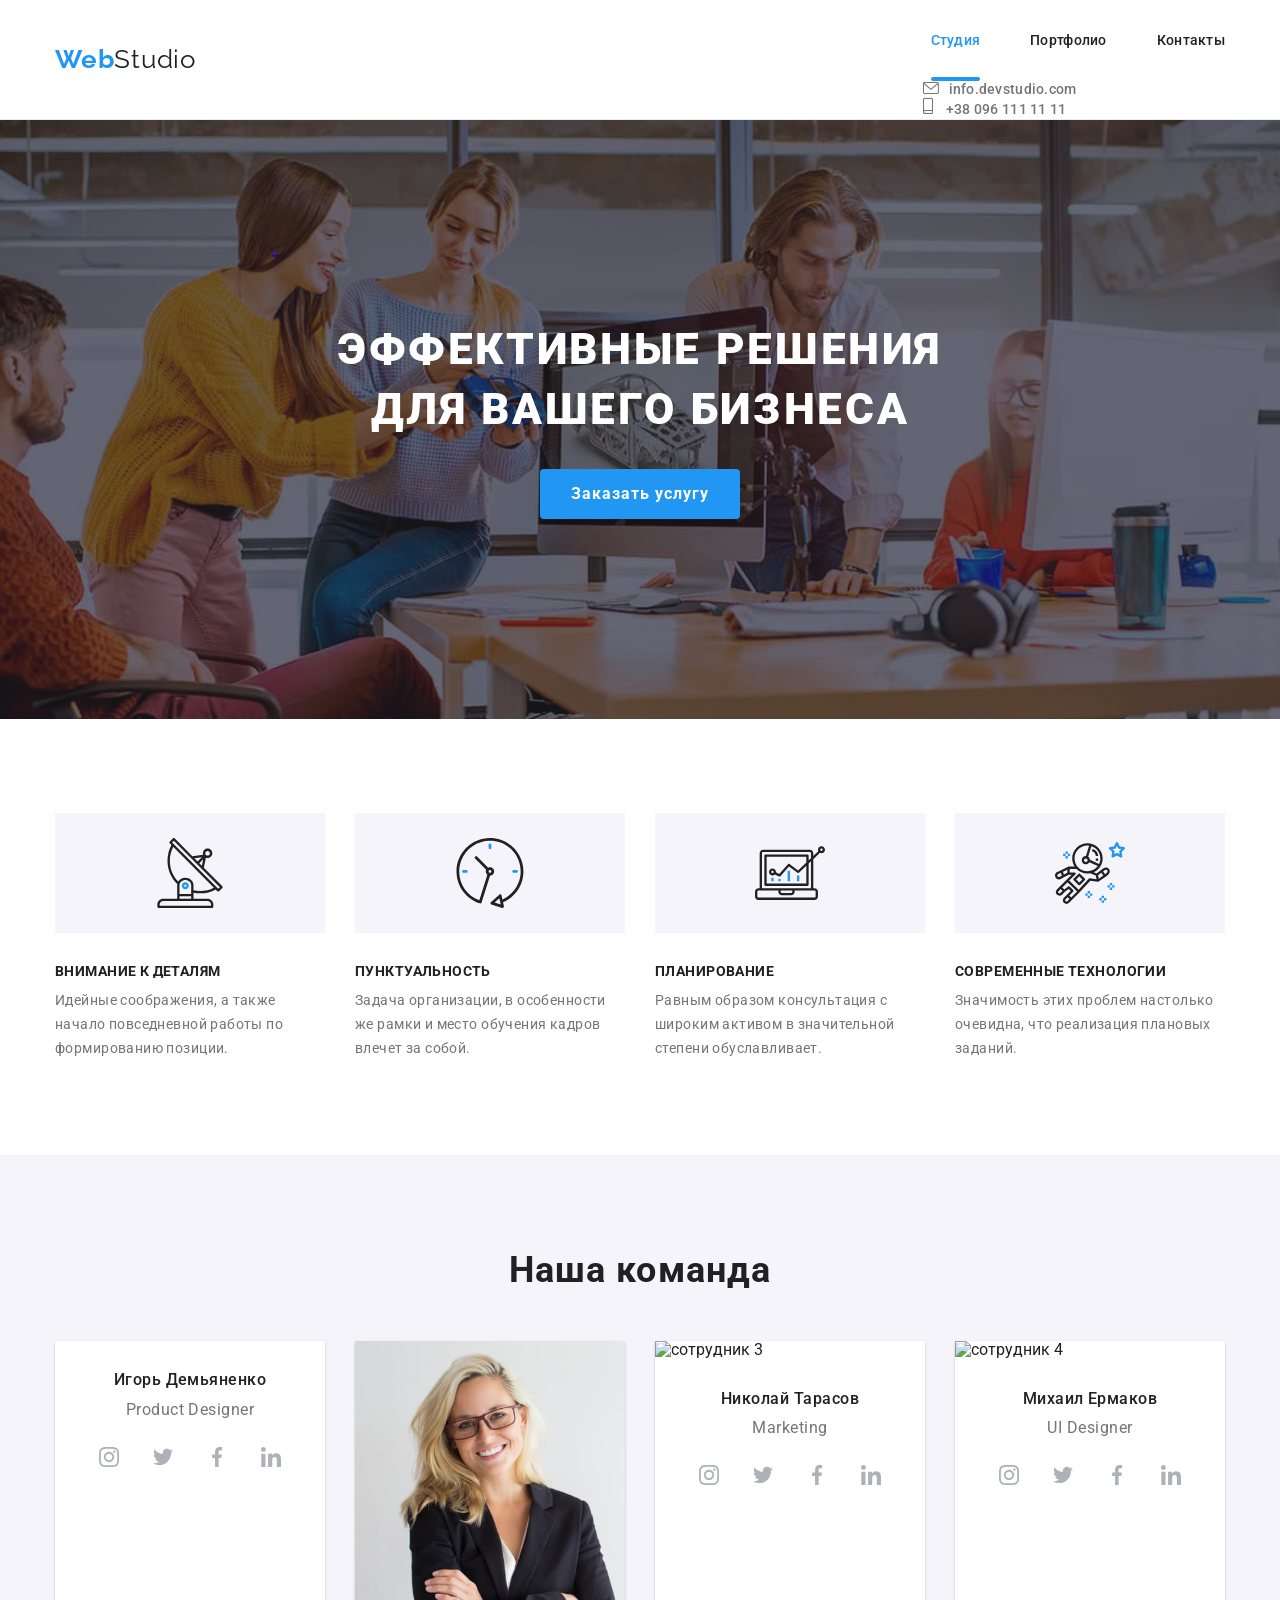
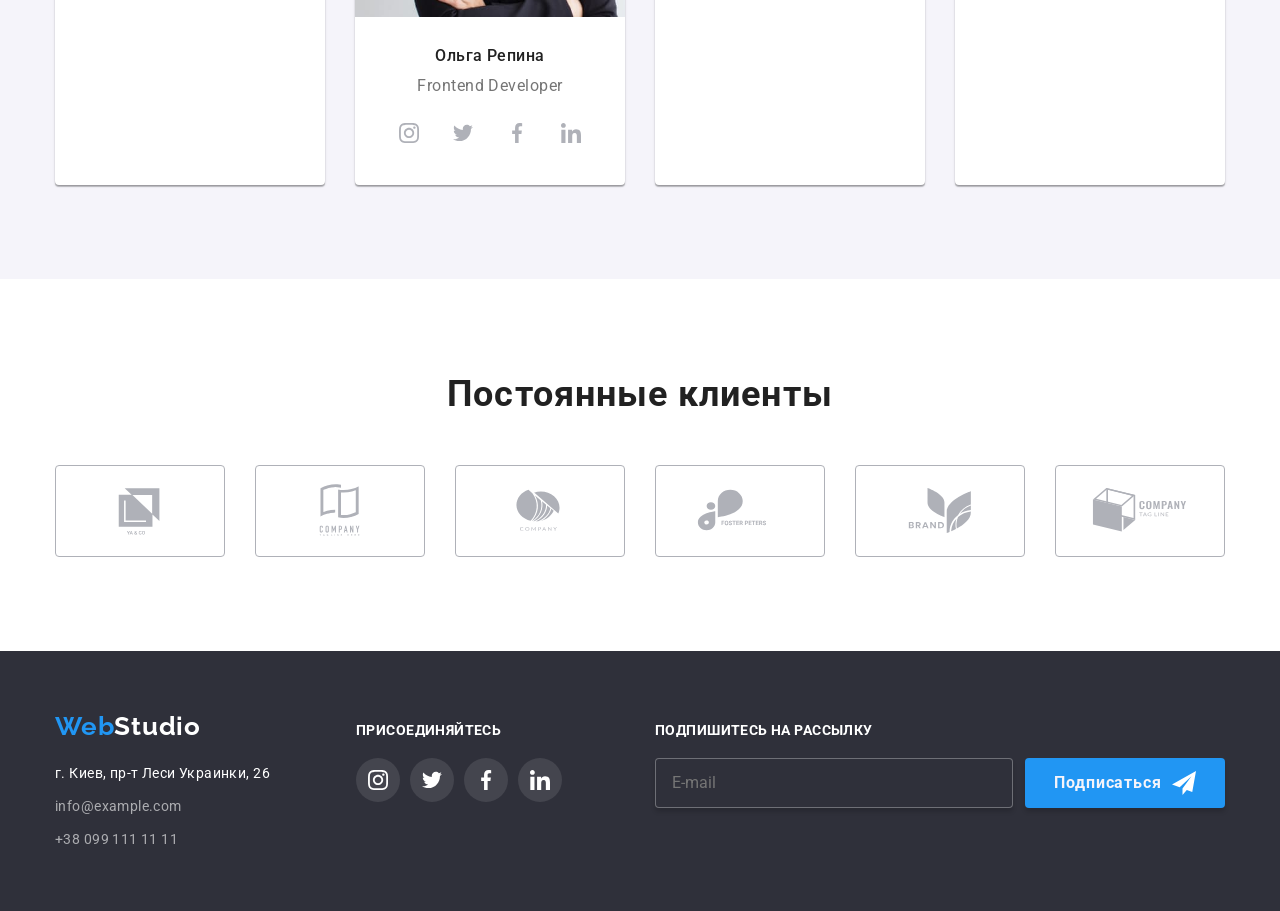
==== index.html @ e4949f9b "changes" ====
<!DOCTYPE html>
<html lang="ru">
<head>
    <meta charset="UTF-8">
    <meta http-equiv="X-UA-Compatible" content="IE=edge">
    <meta name="viewport" content="width=device-width, initial-scale=1.0">
    <link rel="preconnect" href="https://fonts.googleapis.com">
    <link rel="preconnect" href="https://fonts.gstatic.com" crossorigin>
    <link href="https://fonts.googleapis.com/css2?family=Raleway:wght@700&family=Roboto:wght@400;500;700;900&display=swap"
        rel="stylesheet">
    <link rel="stylesheet" href="https://cdnjs.cloudflare.com/ajax/libs/modern-normalize/1.1.0/modern-normalize.min.css"
        integrity="sha512-wpPYUAdjBVSE4KJnH1VR1HeZfpl1ub8YT/NKx4PuQ5NmX2tKuGu6U/JRp5y+Y8XG2tV+wKQpNHVUX03MfMFn9Q=="
        crossorigin="anonymous" referrerpolicy="no-referrer" />
    <link href="./css/main.css" rel="stylesheet">
    <title>Студия</title>
</head>

<body>
    <!--Шапка-->
<header class="header block">
    <div class="container header__container">
    <a class="logo" href="index.html"><span class="logo__part">Web</span>Studio</a>
    
    <button type="button" class="header__button is-open" 
    aria-expanded="false" data-menu-button>
        <svg width="40" height="40" aria-label="Переключатель мобильного меню">
            <use class="icon-cross" href="./images/icons.svg#icon-cross"></use>
            <use class="icon-menu"  href="./images/icons.svg#icon-menu"></use>
        </svg>
        </button>
    <div class="mobile-menu" data-menu>
    <nav class="header-nav">
    
    <ul class="site-nav">
        <li class="site-nav__item"><a href="index.html" class="site-nav__link site-nav__link--current">Студия</a></li>
        <li class="site-nav__item"><a href="portfolio.html" class="site-nav__link">Портфолио</a></li>
        <li class="site-nav__item"><a href="" class="site-nav__link">Контакты</a></li>
    </ul>
    
    <div>
    <ul class="auth-nav">
        <li class="auth-nav__item">
        <a class="auth-nav__link" href="mailto:info.devstudio.com"><svg class="auth-nav__icon" width="16px" height="12px">
            <use href="./images/icons.svg#icon-envelope"></use>
        </svg><span>info.devstudio.com</span></a></li>
        <li class="auth-nav__item">
        <a class="auth-nav__link" href="tel:+380961111111"><svg class="auth-nav__icon" width="10px" height="16px">
        <use href="./images/icons.svg#icon-smartphone"></use></svg> <span>+38 096 111 11 11</span></a></li>
        </ul>
    <ul class="messenger-nav">
        <li><a href="">Instagram</a></li>
        <li><a href="">Twitter</a></li>
        <li><a href="">Facebook</a></li>
        <li><a href="">Linkedin</a></li>
    </ul>
    </div>
    </div>
    </div>
</header>
   
    <!--Секция 1--> 
    <main>    
    <section class="hero block">
        <div class="container">
            <h1 class="hero__title">Эффективные решения для вашего бизнеса</h1>
            <button type="button" class="hero__button button" data-modal-open block>Заказать услугу</button>
            </div>
    </section>

    
    <!--Секция 2-->
    <section class="section block">
        <div class="container">
        <h1 class="visually-hidden">Наши преимущества</h1>
        <ul class="features">
        <li class="features__item">
            <div class="features__box"><svg width="70px" height="70px"><use href="./images/icons.svg#icon-antenna"></use></svg></div>
            <h2 class="features__title">Внимание к деталям</h2>
            <p class="features__description">Идейные соображения, а также начало повседневной работы по формированию позиции.</p>
        </li>
        <li class="features__item">
            <div class="features__box"><svg width="70px" height="70px"><use href="./images/icons.svg#icon-clock"></use></svg></div>
            <h2 class="features__title">Пунктуальность</h2>
            <p class="features__description">Задача организации, в особенности же рамки и место обучения кадров влечет за собой.</p>
        </li>
        <li class="features__item">
            <div class="features__box"><svg width="70px" height="70px"><use href="./images/icons.svg#icon-diagram"></use></svg></div>
            <h2 class="features__title">Планирование</h2>
            <p class="features__description">Равным образом консультация с широким активом в значительной степени обуславливает.</p>
        </li>
        <li class="features__item">
            <div class="features__box"><svg width="70px" height="70px"><use href="./images/icons.svg#icon-astronaut"></use></svg></div>
            <h2 class="features__title">Современные технологии</h2>
            <p class="features__description">Значимость этих проблем настолько очевидна, что реализация плановых заданий.</p>
        </li>
    </ul>
    </div>
    </section>

    <!--Секция 3-->
    <section class="section section__work">
        <div class="container">
        <h2 class="section__title">Чем мы занимаемся</h2>
        <ul class="work">
        <li class="work__item"><img src="images/img-1.jpg" alt="программирование" width="370">
        <p class="work__text">Десктопные приложения</p>
        </li>
        <li class="work__item"><img src="images/img-2.jpg" alt="дизайн и разработка приложений" width="370">
        <p class="work__text">Мобильные приложения</p>
        </li>
        <li class="work__item"><img src="images/img-3.jpg" alt="веб дизайн" width="370">
        <p class="work__text">Дизайнерские решения</p>
        </li>
        </ul>
        </div>
    </section>

    <!--Секция 4-->
    <section class="section section__other-background block">
        <div class="container">
        <h2 class="section__title">Наша команда</h2>
        <ul class="team">
        <li class="team__item">
            <picture>
                <source
                srcset="./images/portrait/port-desk-1-1x.jpg 1x,
                ./images/portrait/port-desk-1-2x.jpg 2x
                "
                media="(min-width: 1200px)"
                />
                <source srcset="./images/portrait/port-tabl-1-1x.jpg 1x,
                                ./images/portrait/port-tabl-1-2x.jpg 2x
                                " media="(min-width: 768px)" />
                <source srcset="./images/portrait/port-mob-1x.jpg 1x,
                                ./images/portrait/port-mob-2x.jpg 2x
                                " media="(min-width: 320px)" />
                            
            </picture>
            <!-- <img class="team__img" src="./images/portrait/port-mob-1x.jpg" alt="сотрудник 1"> -->
            
            <div class="team__block">
            <h3 class="team__title">Игорь Демьяненко</h3>
            <p class="team__description"> Product Designer</p>
            <ul class="socials">
        <li class="socials__item"><a class="socials__link team__socials" href=""><svg class="socials__icon" width="20px" height="20px">
            <use href="./images/icons.svg#icon-instagram"></use></svg></a></li>
        <li class="socials__item"><a class="socials__link team__socials" href=""><svg class="socials__icon" width="20px" height="20px">
            <use href="./images/icons.svg#icon-twitter"></use></svg></a></li>
        <li class="socials__item"><a class="socials__link team__socials" href=""><svg class="socials__icon" width="20px" height="20px">
            <use href="./images/icons.svg#icon-facebook"></use></svg></a></li>
        <li class="socials__item"><a class="socials__link team__socials" href=""><svg class="socials__icon" width="20px" height="20px">
            <use href="./images/icons.svg#icon-linkedin"></use></svg></a></li>
            </ul>
            </div>
        </li >

        <li class="team__item">
            <picture>
                <source srcset="./images/portrait/port-desk-2-1x.jpg 1x,
                            ./images/portrait/port-desk-2-2x.jpg 2x
                            " media="(min-width: 1200px)" />
                <source srcset="./images/portrait/port-tabl-2-1x.jpg 1x,
                                            ./images/portrait/port-tabl-2-2x.jpg 2x
                                            " media="(min-width: 768px)" />
                <source srcset="./images/portrait/port-mob-2-1x.jpg 1x,
                                            ./images/portrait/port-mob-2-2x.jpg 2x
                                            " media="(min-width: 320px)" />
            
            </picture>
            <img class="team__img" src="images/portrait/port-mob-2-1x.jpg" alt="сотрудник 2">
            <div class="team__block">
            <h3 class="team__title">Ольга Репина</h3>
            <p class="team__description">Frontend Developer</p>
            <ul class="socials">
            <li class="socials__item"><a class="socials__link team__socials" href=""><svg
                            class="socials__icon" width="20px" height="20px">
                            <use href="./images/icons.svg#icon-instagram"></use>
                        </svg></a></li>
            <li class="socials__item"><a class="socials__link team__socials" href=""><svg
                            class="socials__icon" width="20px" height="20px">
                            <use href="./images/icons.svg#icon-twitter"></use>
                        </svg></a></li>
            <li class="socials__item"><a class="socials__link team__socials" href=""><svg
                            class="socials__icon" width="20px" height="20px">
                            <use href="./images/icons.svg#icon-facebook"></use>
                        </svg></a></li>
            <li class="socials__item"><a class="socials__link team__socials" href=""><svg
                            class="socials__icon" width="20px" height="20px">
                            <use href="./images/icons.svg#icon-linkedin"></use>
                        </svg></a></li>
            </ul>
            </div>
        </li> 
        <li class="team__item">
            <img class="team__img" src="images/photo-3.jpg" alt="сотрудник 3" width="270">
            <div class="team__block">
            <h3 class="team__title">Николай Тарасов</h3>
            <p class="team__description">Marketing</p>
            <ul class="socials">
                <li class="socials__item"><a class="socials__link team__socials" href=""><svg
                            class="socials__icon" width="20px" height="20px">
                            <use href="./images/icons.svg#icon-instagram"></use>
                        </svg></a></li>
                <li class="socials__item"><a class="socials__link team__socials" href=""><svg
                            class="socials__icon" width="20px" height="20px">
                            <use href="./images/icons.svg#icon-twitter"></use>
                        </svg></a></li>
                <li class="socials__item"><a class="socials__link team__socials" href=""><svg
                            class="socials__icon" width="20px" height="20px">
                            <use href="./images/icons.svg#icon-facebook"></use>
                        </svg></a></li>
                <li class="socials__item"><a class="socials__link team__socials" href=""><svg
                            class="socials__icon" width="20px" height="20px">
                            <use href="./images/icons.svg#icon-linkedin"></use>
                        </svg></a></li>
            </ul>
            </div>
        </li>
        <li class="team__item">
            <img class="team__img" src="images/photo-4.jpg" alt="сотрудник 4" width="270">
            <div class="team__block">
            <h3 class="team__title">Михаил Ермаков</h3>
            <p class="team__description">UI Designer</p>
            <ul class="socials">
                <li class="socials__item"><a class="socials__link team__socials" href=""><svg
                            class="socials__icon" width="20px" height="20px">
                            <use href="./images/icons.svg#icon-instagram"></use>
                        </svg></a></li>
                <li class="socials__item"><a class="socials__link team__socials" href=""><svg
                            class="socials__icon" width="20px" height="20px">
                            <use href="./images/icons.svg#icon-twitter"></use>
                        </svg></a></li>
                <li class="socials__item"><a class="socials__link team__socials" href=""><svg
                            class="socials__icon" width="20px" height="20px">
                            <use href="./images/icons.svg#icon-facebook"></use>
                        </svg></a></li>
                <li class="socials__item"><a class="socials__link team__socials" href=""><svg
                            class="socials__icon" width="20px" height="20px">
                            <use href="./images/icons.svg#icon-linkedin"></use>
                        </svg></a></li>
            </ul>
            </div>
        </li>
        </ul>
        </div>
    </section>

    <section class="section block">
        <div class="container">
            <h2 class="section__title">Постоянные клиенты</h2>
            <ul class="clients">
            <li class="clients__item">
                <a class="clients__link" href=""><svg class="clients__icon" width="106px" height="60px">
                <use href="./images/icons.svg#icon-Logo-1"></use></svg></a>
            </li>
            <li class="clients__item">
                <a class="clients__link" href=""><svg class="clients__icon" width="106px" height="60px">
                <use href="./images/icons.svg#icon-Logo-2"></use></svg></a>
            </li>
            <li class="clients__item">
                <a class="clients__link" href=""><svg class="clients__icon" width="106px" height="60px">
                <use href="./images/icons.svg#icon-Logo-3"></use></svg></a>
            </li>
            <li class="clients__item">
                <a class="clients__link" href=""><svg class="clients__icon" width="106px" height="60px">
                <use href="./images/icons.svg#icon-Logo-4"></use></svg></a>
            </li>
            <li class="clients__item">
                <a class="clients__link" href=""><svg class="clients__icon" width="106px" height="60px">
                <use href="./images/icons.svg#icon-Logo-5"></use></svg></a>
            </li>
            <li class="clients__item">
                <a class="clients__link" href=""><svg class="clients__icon" width="106px" height="60px">
                <use href="./images/icons.svg#icon-Logo-6"></use></svg></a>
            </li>
            </ul>
        </div>
        </section>
    </main>
    <!--Футер-->
<footer class="footer block">
    <div class="container footer-container">
    <div class="contacts">
    <a class="footer-logo" href="index.html"><span class="logo__part">Web</span>Studio</a>
    <address class="address">
        <ul class="address__list">
        <li class="address__item"><a class="address__main" href="https://goo.gl/maps/ChNRFax9xr31JzD28" target="_blank">г. Киев, пр-т Леси Украинки, 26</a></li>
        <li class="address__item"><a class="address__secondary" href="mailto:info@example.com">info@example.com</a></li>
        <li class="address__item"> <a class="address__thirdly" href="tel:+380991111111">+38 099 111 11 11</a></li>
        </ul>
    </address>
    </div>
    <div class="join">
    <h2 class="join__title">Присоединяйтесь</h2>
    <ul class="join__list">
        <li class="join__item"><a class="socials__link join__link " href=""><svg
                    class="join__icon" width="20px" height="20px">
                    <use href="./images/icons.svg#icon-instagram"></use>
                </svg></a></li>
        <li class="join__item"><a class="socials__link join__link " href=""><svg
                    class="join__icon" width="20px" height="20px">
                    <use href="./images/icons.svg#icon-twitter"></use>
                </svg></a></li>
        <li class="join__item"><a class="socials__link join__link " href=""><svg
                    class="join__icon" width="20px" height="20px">
                    <use href="./images/icons.svg#icon-facebook"></use>
                </svg></a></li>
        <li class="join__item"><a class="socials__link join__link " href=""><svg
                    class="join__icon" width="20px" height="20px">
                    <use href="./images/icons.svg#icon-linkedin"></use>
                </svg></a></li>
    </ul>
    </div>
        <div class="email">
        <p class="email__title">Подпишитесь на рассылку</p>
        <form class="email__form">
        <label for="e-mail"></label>
        <input class="email__input" name="e-mail" type="email" placeholder="E-mail" id="e-mail">
        <button type="submit" class="email-button">Подписаться <svg class="email-button__icon" width="24px" height="24px">
                <use href="./images/icons.svg#icon-send"></use>
            </svg></button>
        </form>
    </div>
</div>


<div class="backdrop is-hidden" data-modal>
    <div class="modal">
        <button class="modal-button" data-modal-close><svg class="modal__icon-close" width="18px" height="18px">
                <use href="./images/icons.svg#icon-close"></use>
            </svg></button>
        <form class="modal__form">
            <p class="modal__title">Оставьте свои данные, мы вам перезвоним</p>
        <div class="modal__field">
            <label class="modal__label" for="text">Имя</label>
            <input class="modal__input" type="text" name="name" id="text">
            <svg class="modal__icon" width="18px" height="18px">
                <use href="./images/icons.svg#icon-person"></use>
            </svg>
        </div>

        <div class="modal__field">
            <label class="modal__label" for="tel">Телефон</label>
            <input class="modal__input" type="tel" name="tel" id="tel">
            <svg class="modal__icon" width="18px" height="18px">
            <use href="./images/icons.svg#icon-phone"></use>
            </svg>
        </div>
            
        <div class="modal__field">
            <label class="modal__label" for="email">Почта</label>
            <input class="modal__input" type="email" name="email" id="email">
            <svg class="modal__icon" width="18px" height="18px">
            <use href="./images/icons.svg#icon-email"></use>
            </svg>
        </div>

        <div class="modal__field">
            <label class="modal__label" for="commentaries">Комментарий</label>
            <textarea class="modal__textarea" name="commentaries" id="commentaries" placeholder="Введите текст"></textarea>
        </div>

        <div class="modal__checkbox">
           <label class="modal__checkbox-label" for="agree">
                <input class="modal__checkbox-input" type="checkbox" name="agree" value="agree" id="agree" />
                <span class="modal__check-icon"></span>
                <p class="modal__checkbox-text">Соглашаюсь с рассылкой и принимаю <a class="modal__checkbox-link" href="">Условия договора</a> </p>
            </label>
        </div>

            <div class="modal-send">
            <button type="submit" class="modal-send__button">Отправить</button>
            </div>
        </form>
    </div>
</div>
    </footer>
    <script src="./js/modal.js"></script>
    <script src="./js/mobile-menu.js"></script>
</body>
</html>
---- css/main.css ----
p,
h1,
h2,
h3,
h4,
h5,
h6 {
  margin: 0;
}

ul {
  margin: 0;
  padding: 0;
  list-style: none;
}

header,
section,
footer {
  display: none;
}

.block {
  display: block;
}

:root {
  --primary-text-color: rgba(33, 33, 33, 1);
  --secondary-text-color: rgba(117, 117, 117, 1);
  --accent-color: rgba(33, 150, 243, 1);
  --primary-white-color: rgba(255, 255, 255, 1);
  --footer-color: rgba(47, 48, 58, 1);
  --secondary-bgc: #f5f4fa;
}

img {
  display: block;
  max-width: 100%;
}

body {
  background-color: var(--primary-white-color);
  color: var(--primary-text-color);
  font-family: Roboto, sans-serif;
}

button {
  cursor: pointer;
}

.visually-hidden {
  position: absolute;
  clip: rect(0 0 0 0);
  width: 1px;
  height: 1px;
  margin: -1px;
}

.container {
  padding-left: 15px;
  padding-right: 15px;
  margin-left: auto;
  margin-right: auto;
}

@media screen and (min-width: 480px) {
  .container {
    width: 480px;
  }
}

@media screen and (min-width: 768px) {
  .container {
    width: 768px;
  }
}

@media screen and (min-width: 1200px) {
  .container {
    width: 1200px;
  }
}

.header {
  position: relative;
  border-bottom: 1px solid #ececec;
}

.header__container {
  display: flex;
  justify-content: space-between;
  align-items: center;
}

@media screen and (min-width: 1200px) {
  .header__container {
    display: flex;
    align-items: center;
  }
}

.logo {
  color: var(--primary-text-color);
  text-decoration: none;
  font-family: Raleway, sans-serif;
  font-size: 26px;
  line-height: 1.19;
  letter-spacing: 0.03em;
}

.header__button {
  display: inline-flex;
  margin: 0;
  padding: 0;
  border: 0;
  background-color: transparent;
}

@media screen and (min-width: 768px) {
  .header__button {
    display: none;
  }
}

.header__button .icon-cross {
  display: none;
}

.header__button.is-open .icon-cross {
  display: block;
}

.header__button.is-open .icon-menu {
  display: none;
}

.site-nav__link {
  display: block;
  font-size: 40px;
  line-height: calc(47 / 40);
  color: var(--primary-text-color);
  font-weight: 500;
  letter-spacing: 0.02em;
}

@media screen and (min-width: 768px) {
  .site-nav__link {
    display: block;
    position: relative;
    padding-top: 32px;
    padding-bottom: 32px;
    text-decoration: none;
    color: var(--primary-text-color);
    font-weight: 500;
    font-size: 14px;
    line-height: calc(16 / 14);
    letter-spacing: 0.02em;
    transition: color 250ms cubic-bezier(0.4, 0, 0.2, 1);
  }
  .site-nav__link:hover, .site-nav__link:focus {
    color: var(--accent-color);
  }
}

.site-nav__link--current {
  color: var(--accent-color);
}

.site-nav__link--current::after {
  content: "";
  position: absolute;
  display: block;
  width: 100%;
  height: 4px;
  bottom: -1px;
  background: #2196f3;
  border-radius: 2px;
}

@media screen and (min-width: 768px) {
  .site-nav {
    display: flex;
    align-items: center;
  }
}

@media screen and (min-width: 1200px) {
  .site-nav {
    display: flex;
    margin-left: 92px;
  }
}

.site-nav__item:not(:last-child) {
  margin-right: 50px;
}

@media screen and (min-width: 768px) {
  .auth-nav {
    margin-left: 84px;
  }
}

.auth-nav__link {
  padding-top: 32px;
  padding-bottom: 32px;
  text-decoration: none;
  color: var(--secondary-text-color);
  font-weight: 500;
  font-size: 14px;
  line-height: calc(16 / 14);
  letter-spacing: 0.02em;
  transition: color 250ms cubic-bezier(0.4, 0, 0.2, 1);
}

.auth-nav__link:hover, .auth-nav__link:focus {
  color: var(--accent-color);
}

.auth-nav__icon {
  margin-right: 10px;
  fill: currentColor;
}

@media screen and (min-width: 768px) {
  .messenger-nav {
    display: none;
  }
}

.logo__part {
  text-decoration: none;
  font-family: "Raleway", sans-serif;
  font-weight: bold;
  font-size: 26px;
  line-height: calc(31 / 26);
  letter-spacing: 0.03em;
  color: var(--accent-color);
}

@media screen and (max-width: 767px) {
  .mobile-menu {
    position: fixed;
    top: 0;
    left: 0;
    flex-direction: column;
    justify-content: space-between;
    width: 100%;
    height: 100%;
    background-color: #fff;
    transform: translateX(100%);
    transition: transform 250ms linear;
    padding: 48px 40px;
  }
}

@media screen and (min-width: 768px) {
  .mobile-menu {
    display: flex;
    align-items: center;
  }
}

.section {
  padding-top: 60px;
  padding-bottom: 60px;
}

@media screen and (min-width: 1200px) {
  .section {
    padding-top: 94px;
    padding-bottom: 94px;
  }
}

.section__title {
  font-weight: 700;
  font-size: 28px;
  line-height: calc(33 / 28);
  text-align: center;
  letter-spacing: 0.03em;
  margin-bottom: 30px;
}

@media screen and (min-width: 1200px) {
  .section__title {
    font-size: 36px;
    line-height: calc(42 / 36);
    margin-bottom: 50px;
  }
}

.hero {
  margin-right: auto;
  margin-left: auto;
  padding: 118px 0;
  background-color: var(--footer-color);
  background-image: linear-gradient(rgba(47, 48, 58, 0.4), rgba(47, 48, 58, 0.4)), url(/images/hero/hero-480-1x.jpg);
  background-repeat: no-repeat;
  background-position: center;
  background-size: cover;
  text-align: center;
}

@media screen and (min-device-pixel-ratio: 2), screen and (min-resolution: 192dpi), screen and (min-resolution: 2dppx) {
  .hero {
    background-image: linear-gradient(rgba(47, 48, 58, 0.4), rgba(47, 48, 58, 0.4)), url(/images/hero/Hero-480-2x.jpg);
  }
}

@media screen and (min-width: 768px) {
  .hero {
    background-image: linear-gradient(rgba(47, 48, 58, 0.4), rgba(47, 48, 58, 0.4)), url(/images/hero/hero-768-1x.jpg);
  }
}

@media screen and (min-width: 768px) and (min-device-pixel-ratio: 2), screen and (min-width: 768px) and (min-resolution: 192dpi), screen and (min-width: 768px) and (min-resolution: 2dppx) {
  .hero {
    background-image: linear-gradient(rgba(47, 48, 58, 0.4), rgba(47, 48, 58, 0.4)), url(/images/hero/Hero-768-2x.jpg);
  }
}

@media screen and (min-width: 1200px) {
  .hero {
    padding: 200px 0;
    background-image: linear-gradient(rgba(47, 48, 58, 0.4), rgba(47, 48, 58, 0.4)), url(/images/hero/hero-1600-1x.jpg);
  }
}

@media screen and (min-width: 1200px) and (min-device-pixel-ratio: 2), screen and (min-width: 1200px) and (min-resolution: 192dpi), screen and (min-width: 1200px) and (min-resolution: 2dppx) {
  .hero {
    background-image: linear-gradient(rgba(47, 48, 58, 0.4), rgba(47, 48, 58, 0.4)), url(/images/hero/Hero-1600-2x.jpg);
  }
}

.hero__title {
  width: 360px;
  margin-left: auto;
  margin-right: auto;
  color: var(--primary-white-color);
  font-weight: 900;
  font-size: 26px;
  line-height: 1.62;
  text-align: center;
  letter-spacing: 0.06em;
  text-transform: uppercase;
  margin-bottom: 30px;
}

@media screen and (min-width: 1200px) {
  .hero__title {
    width: 696px;
    font-size: 44px;
    line-height: 1.36;
  }
}

.hero__button {
  color: var(--primary-white-color);
  background-color: #2196f3;
  font-weight: 700;
  font-size: 16px;
  line-height: 1.87;
  letter-spacing: 0.06em;
  width: 200px;
  height: 50px;
  box-shadow: 0px 4px 4px rgba(0, 0, 0, 0.15);
  border: transparent;
  border-radius: 4px;
  transition: background-color 250ms cubic-bezier(0.4, 0, 0.2, 1);
}

.hero__button:hover, .hero__button:focus {
  background-color: #188ce8;
}

@media screen and (min-width: 768px) {
  .features {
    display: flex;
    flex-wrap: wrap;
    margin: -15px;
  }
}

@media screen and (min-width: 768px) {
  .features__item {
    margin: 15px;
    flex-basis: calc((100% - 60px) / 2);
  }
}

@media screen and (min-width: 1200px) {
  .features__item {
    flex-basis: calc((100% - 120px) / 4);
  }
}

@media screen and (max-width: 767px) {
  .features__item:not(:last-child) {
    margin-bottom: 30px;
  }
}

.features__box {
  display: flex;
  justify-content: center;
  align-items: center;
  height: 120px;
  background-color: #f5f4fa;
  margin-bottom: 30px;
}

.features__title {
  font-weight: 700;
  font-size: 14px;
  line-height: calc(16 / 14);
  letter-spacing: 0.03em;
  text-transform: uppercase;
  margin-bottom: 10px;
}

@media screen and (max-width: 767px) {
  .features__title {
    text-align: center;
  }
}

.features__description {
  color: var(--secondary-text-color);
  font-size: 14px;
  line-height: 1.71;
  letter-spacing: 0.03em;
}

.section__work {
  padding-top: 0;
}

.work {
  display: flex;
}

.work__item {
  position: relative;
}

.work__item:not(:last-child) {
  margin-right: 30px;
}

.work__text {
  position: absolute;
  width: 100%;
  height: 70px;
  bottom: 0;
  display: flex;
  justify-content: center;
  align-items: center;
  font-weight: bold;
  font-size: 14px;
  line-height: 16px;
  letter-spacing: 0.03em;
  text-transform: uppercase;
  color: #ffffff;
  background: rgba(47, 48, 58, 0.8);
}

@media screen and (min-width: 768px) {
  .team {
    display: flex;
    flex-wrap: wrap;
    margin: -15px;
  }
}

.team__item {
  background-color: #ffffff;
  box-shadow: 0px 1px 3px rgba(0, 0, 0, 0.12), 0px 1px 1px rgba(0, 0, 0, 0.14), 0px 2px 1px rgba(0, 0, 0, 0.2);
  border-radius: 0px 0px 4px 4px;
}

@media screen and (min-width: 768px) {
  .team__item {
    margin: 15px;
    flex-basis: calc((100% - 60px) / 2);
  }
}

@media screen and (min-width: 1200px) {
  .team__item {
    flex-basis: calc((100% - 120px) / 4);
  }
}

@media screen and (max-width: 767px) {
  .team__item:not(:last-child) {
    margin-bottom: 30px;
  }
}

.section__other-background {
  background-color: #f5f4fa;
}

.team__block {
  padding: 30px 0;
}

.team__title {
  font-weight: 500;
  font-size: 16px;
  line-height: 19 / 16;
  text-align: center;
  letter-spacing: 0.03em;
  color: var(--primary-text-color);
  margin-bottom: 10px;
}

.team__description {
  font-weight: normal;
  font-size: 16px;
  line-height: calc(19 / 16);
  text-align: center;
  letter-spacing: 0.03em;
  color: #757575;
  margin-bottom: 16px;
}

.team__socials {
  background-color: white;
  color: #afb1b8;
}

.socials__item:not(:last-child) {
  margin-right: 10px;
}

.socials {
  display: flex;
  justify-content: center;
}

.socials__link {
  width: 44px;
  height: 44px;
  display: flex;
  justify-content: center;
  align-items: center;
  transition: background-color 250ms cubic-bezier(0.4, 0, 0.2, 1), color 250ms cubic-bezier(0.4, 0, 0.2, 1), border-radius 250ms cubic-bezier(0.4, 0, 0.2, 1);
}

.socials__link:hover, .socials__link:focus {
  background-color: #2196f3;
  color: white;
  border-radius: 50%;
}

.socials__icon {
  fill: currentColor;
}

.clients {
  display: flex;
  flex-wrap: wrap;
  margin: -15px;
}

.clients__item {
  height: 92px;
  margin: 15px;
  flex-basis: calc((100% - 60px) / 2);
}

@media screen and (min-width: 768px) {
  .clients__item {
    flex-basis: calc((100% - 90px) / 3);
  }
}

@media screen and (min-width: 1200px) {
  .clients__item {
    flex-basis: calc((100% - 180px) / 6);
  }
}

@media screen and (max-width: 767px) {
  .clients__item:not(:last-child) {
    margin-bottom: 30px;
  }
}

.clients__link {
  display: flex;
  justify-content: center;
  align-items: center;
  width: 170px;
  height: 92px;
  border: 1px solid #afb1b8;
  box-sizing: border-box;
  border-radius: 4px;
  fill: #afb1b8;
  transition: fill 250ms cubic-bezier(0.4, 0, 0.2, 1), border-color 250ms cubic-bezier(0.4, 0, 0.2, 1);
}

.clients__link:hover, .clients__link:focus {
  fill: #2196f3;
  border-color: var(--accent-color);
}

.clients__icon {
  color: currentColor;
}

.filter {
  display: flex;
  flex-wrap: wrap;
  margin-bottom: 40px;
}

@media screen and (min-width: 768px) {
  .filter {
    margin-bottom: 50px;
    display: flex;
    justify-content: center;
  }
}

.filter__buttons {
  margin-bottom: 15px;
  padding: 6px 22px;
  font-family: inherit;
  font-weight: 500;
  color: var(--primary-text-color);
  background-color: var(--secondary-bgc);
  font-size: 16px;
  line-height: 1.62;
  border: 0px;
  border-radius: 7px;
  letter-spacing: 0.03em;
  color: #212121;
  display: flex;
  transition: background-color 250ms cubic-bezier(0.4, 0, 0.2, 1), color 250ms cubic-bezier(0.4, 0, 0.2, 1), box-shadow 250ms cubic-bezier(0.4, 0, 0.2, 1);
}

.filter__buttons:hover, .filter__buttons:focus {
  background-color: var(--accent-color);
  color: var(--secondary-bgc);
  box-shadow: 0px 3px 1px rgba(0, 0, 0, 0.1), 0px 1px 2px rgba(0, 0, 0, 0.08), 0px 2px 2px rgba(0, 0, 0, 0.12);
}

.filter__item:not(:last-child) {
  margin-right: 8px;
}

@media screen and (min-width: 768px) {
  .projects {
    display: flex;
    flex-wrap: wrap;
    margin: -15px;
  }
}

@media screen and (min-width: 768px) {
  .projects__item {
    margin: 15px;
    flex-basis: calc((100% - 60px) / 2);
  }
}

@media screen and (min-width: 1200px) {
  .projects__item {
    flex-basis: calc((100% - 90px) / 3);
  }
}

@media screen and (max-width: 767px) {
  .projects__item:not(:last-child) {
    margin-bottom: 30px;
  }
}

.projects__link {
  display: block;
  text-decoration: none;
  transition: 250ms cubic-bezier(0.4, 0, 0.2, 1);
}

@media screen and (min-width: 768px) {
  .projects__link {
    display: flex;
    flex-direction: column;
    height: 100%;
  }
}

.projects__block {
  position: relative;
  overflow: hidden;
}

.projects__description {
  position: absolute;
  transform: translateY(100%);
  top: 0;
  left: 0;
  width: 100%;
  height: 100%;
  padding: 63px 24px;
  font-size: 18px;
  line-height: 1.56;
  letter-spacing: 0.03em;
  color: #ffffff;
  background-color: rgba(33, 150, 243, 0.9);
  transition: transform 250ms cubic-bezier(0.4, 0, 0.2, 1);
}

.projects__link:hover .projects__description,
.projects__link:focus .projects__description {
  transform: translateY(0);
  box-shadow: 0px 1px 1px rgba(0, 0, 0, 0.12), 0px 4px 4px rgba(0, 0, 0, 0.06), 1px 4px 6px rgba(0, 0, 0, 0.16);
}

.projects__card {
  flex-grow: 1;
  padding: 20px 24px;
  border-left: 1px solid #eeeeee;
  border-bottom: 1px solid #eeeeee;
  border-right: 1px solid #eeeeee;
}

.projects__title {
  font-weight: bold;
  font-size: 18px;
  line-height: calc(36 / 18);
  letter-spacing: 0.06em;
  color: var(--primary-text-color);
  margin-bottom: 4px;
}

.projects__text {
  font-size: 16px;
  line-height: 1.87;
  letter-spacing: 0.03em;
  color: #757575;
}

.footer {
  background-color: var(--footer-color);
  padding: 60px 0;
}

.footer-container {
  display: flex;
  align-items: baseline;
}

.footer-logo {
  text-decoration: none;
  font-family: "Raleway", sans-serif;
  font-weight: bold;
  font-size: 26px;
  line-height: calc(31 / 26);
  letter-spacing: 0.03em;
  color: var(--primary-white-color);
  text-decoration: none;
  display: block;
  margin-bottom: 20px;
}

.contacts {
  flex-grow: 1;
}

.join {
  margin-left: 70px;
}

.address {
  display: block;
}

.address__item:not(:last-child) {
  margin-bottom: 9px;
}

.address__main {
  font-style: normal;
  text-decoration: none;
  color: var(--primary-white-color);
  font-size: 14px;
  line-height: 1.71;
  letter-spacing: 0.03em;
  transition: color 250ms cubic-bezier(0.4, 0, 0.2, 1);
}

.address__main:hover, .address__main:focus {
  color: var(--accent-color);
}

.address__secondary {
  font-style: normal;
  text-decoration: none;
  color: rgba(255, 255, 255, 0.6);
  font-size: 14px;
  line-height: 1.71;
  letter-spacing: 0.03em;
  transition: color 250ms cubic-bezier(0.4, 0, 0.2, 1);
}

.address__secondary:hover, .address__secondary:focus {
  color: var(--accent-color);
}

.address__thirdly {
  font-style: normal;
  text-decoration: none;
  color: rgba(255, 255, 255, 0.6);
  font-size: 14px;
  line-height: 1.71;
  letter-spacing: 0.03em;
  transition: color 250ms cubic-bezier(0.4, 0, 0.2, 1);
}

.address__thirdly:hover, .address__thirdly:focus {
  color: var(--accent-color);
}

.join__title {
  font-weight: bold;
  font-size: 14px;
  line-height: calc(16 / 14);
  letter-spacing: 0.03em;
  text-transform: uppercase;
  color: #ffffff;
  margin-bottom: 20px;
}

.join__list {
  display: flex;
  justify-content: center;
}

.join__item:not(:last-child) {
  margin-right: 10px;
}

.join__link {
  background-color: rgba(255, 255, 255, 0.1);
  color: white;
  border-radius: 50%;
}

.join__icon {
  fill: currentColor;
}

.email {
  margin-left: 93px;
  width: 570px;
}

.email__title {
  font-weight: bold;
  font-size: 14px;
  line-height: calc(16 / 14);
  letter-spacing: 0.03em;
  text-transform: uppercase;
  color: var(--primary-white-color);
  margin-bottom: 20px;
}

.email__input {
  width: 358px;
  height: 50px;
  border: 1px solid rgba(255, 255, 255, 0.3);
  box-shadow: 0px 4px 4px rgba(0, 0, 0, 0.15);
  border-radius: 4px;
  background-color: #2f303a;
  padding-left: 16px;
  color: rgba(255, 255, 255, 0.6);
}

.email-button {
  margin-left: 8px;
  width: 200px;
  height: 50px;
  background-color: var(--accent-color);
  box-shadow: 0px 4px 4px rgba(0, 0, 0, 0.15);
  border-radius: 4px;
  font-weight: bold;
  font-size: 16px;
  line-height: 1.87;
  display: inline-flex;
  justify-content: center;
  align-items: center;
  letter-spacing: 0.06em;
  color: var(--secondary-bgc);
  border: transparent;
}

.email-button__icon {
  margin-left: 10px;
}

.backdrop {
  position: fixed;
  top: 0;
  left: 0;
  width: 100%;
  height: 100%;
  background-color: rgba(0, 0, 0, 0.2);
  opacity: 1;
  transition: opacity 250ms cubic-bezier(0.4, 0, 0.2, 1);
}

.backdrop.is-hidden {
  visibility: visible;
  opacity: 0;
  pointer-events: none;
}

.backdrop.is-hidden .modal {
  transform: scale(0.6) translate(-50%, -50%);
}

.modal {
  position: absolute;
  top: 50%;
  left: 50%;
  width: 528px;
  height: 581px;
  background: #ffffff;
  box-shadow: 0px 1px 3px rgba(0, 0, 0, 0.12), 0px 1px 1px rgba(0, 0, 0, 0.14), 0px 2px 1px rgba(0, 0, 0, 0.2);
  border-radius: 4px;
  transform: scale(1) translate(-50%, -50%);
  transition: 250ms cubic-bezier(0.4, 0, 0.2, 1);
}

.modal-button {
  position: absolute;
  top: 8px;
  right: 8px;
  height: 30px;
  background: #ffffff;
  border: 1px solid rgba(0, 0, 0, 0.1);
  border-radius: 50%;
  border: transparent;
}

.modal__icon-close {
  display: flex;
  justify-content: center;
  align-items: center;
  transition: fill 250ms cubic-bezier(0.4, 0, 0.2, 1);
}

.modal__icon-close:hover, .modal__icon-close:focus {
  fill: #2196f3;
}

.modal__form {
  color: #212121;
  padding: 40px;
}

.modal__title {
  font-weight: bold;
  font-size: 20px;
  line-height: calc(23 / 20);
  text-align: center;
  letter-spacing: 0.03em;
  color: #212121;
  margin-bottom: 12px;
}

.modal__field {
  position: relative;
}

.modal-field:not(:first-child) {
  margin-top: 10px;
}

.modal__label {
  display: block;
  margin-bottom: 4px;
  font-size: 12px;
  line-height: calc(14 / 12);
  letter-spacing: 0.01em;
  color: #757575;
}

.modal__input {
  color: #212121;
  display: block;
  width: 448px;
  height: 40px;
  border: 1px solid rgba(33, 33, 33, 0.2);
  border-radius: 4px;
  padding-left: 32px;
  transition: border 250ms cubic-bezier(0.4, 0, 0.2, 1);
}

.modal__input:focus {
  outline-color: #2196f3;
}

.modal__icon {
  fill: currentColor;
  position: absolute;
  display: flex;
  top: 50%;
  left: 12px;
  transition: fill 250ms cubic-bezier(0.4, 0, 0.2, 1);
}

.modal__input:focus + .modal__icon {
  fill: #2196f3;
}

.modal__textarea {
  display: block;
  width: 100%;
  height: 120px;
  border: 1px solid rgba(33, 33, 33, 0.2);
  border-radius: 4px;
  padding: 12px 16px 12px 16px;
  resize: none;
  font-size: 12px;
  line-height: calc(14 / 12);
  letter-spacing: 0.01em;
  color: rgba(117, 117, 117, 0.5);
  transition: outline-color 250ms cubic-bezier(0.4, 0, 0.2, 1);
}

.modal__textarea:focus {
  outline-color: #188ce8;
}

.modal__checkbox {
  display: flex;
  justify-content: center;
  align-items: center;
  margin-top: 20px;
  margin-bottom: 30px;
}

.modal__checkbox-label {
  display: flex;
  justify-content: center;
  align-items: center;
}

.modal__checkbox-input {
  appearance: none;
  display: block;
  margin-right: 8px;
}

.modal__check-icon {
  display: block;
  width: 16px;
  height: 15px;
  margin-right: 8px;
  border: 2px solid #212121;
  border-radius: 4px;
}

.modal__checkbox-input:checked + .modal__check-icon {
  border-radius: 2px;
  border: 2px solid #2196f3;
  background-color: #2196f3;
  background-image: url(../images/icon-check.svg);
}

.modal__checkbox-text {
  font-size: 14px;
  line-height: 1.71;
  letter-spacing: 0.03em;
  color: #757575;
}

.modal__checkbox-link {
  font-size: 14px;
  line-height: 1.71;
  letter-spacing: 0.03em;
  text-decoration-line: underline;
  color: #2196f3;
}

.modal-send {
  display: flex;
  justify-content: center;
  align-items: center;
}

.modal-send__button {
  border: transparent;
  display: flex;
  justify-content: center;
  text-align: center;
  align-items: center;
  width: 200px;
  height: 50px;
  background: #2196f3;
  box-shadow: 0px 4px 4px rgba(0, 0, 0, 0.15);
  border-radius: 4px;
  font-weight: bold;
  font-size: 16px;
  line-height: 1.87;
  letter-spacing: 0.06em;
  color: #ffffff;
  transition: background 250ms cubic-bezier(0.4, 0, 0.2, 1);
}

.modal-send__button:hover, .modal-send__button:focus {
  background: #188ce8;
  box-shadow: 0px 4px 4px rgba(0, 0, 0, 0.25);
}
/*# sourceMappingURL=main.css.map */
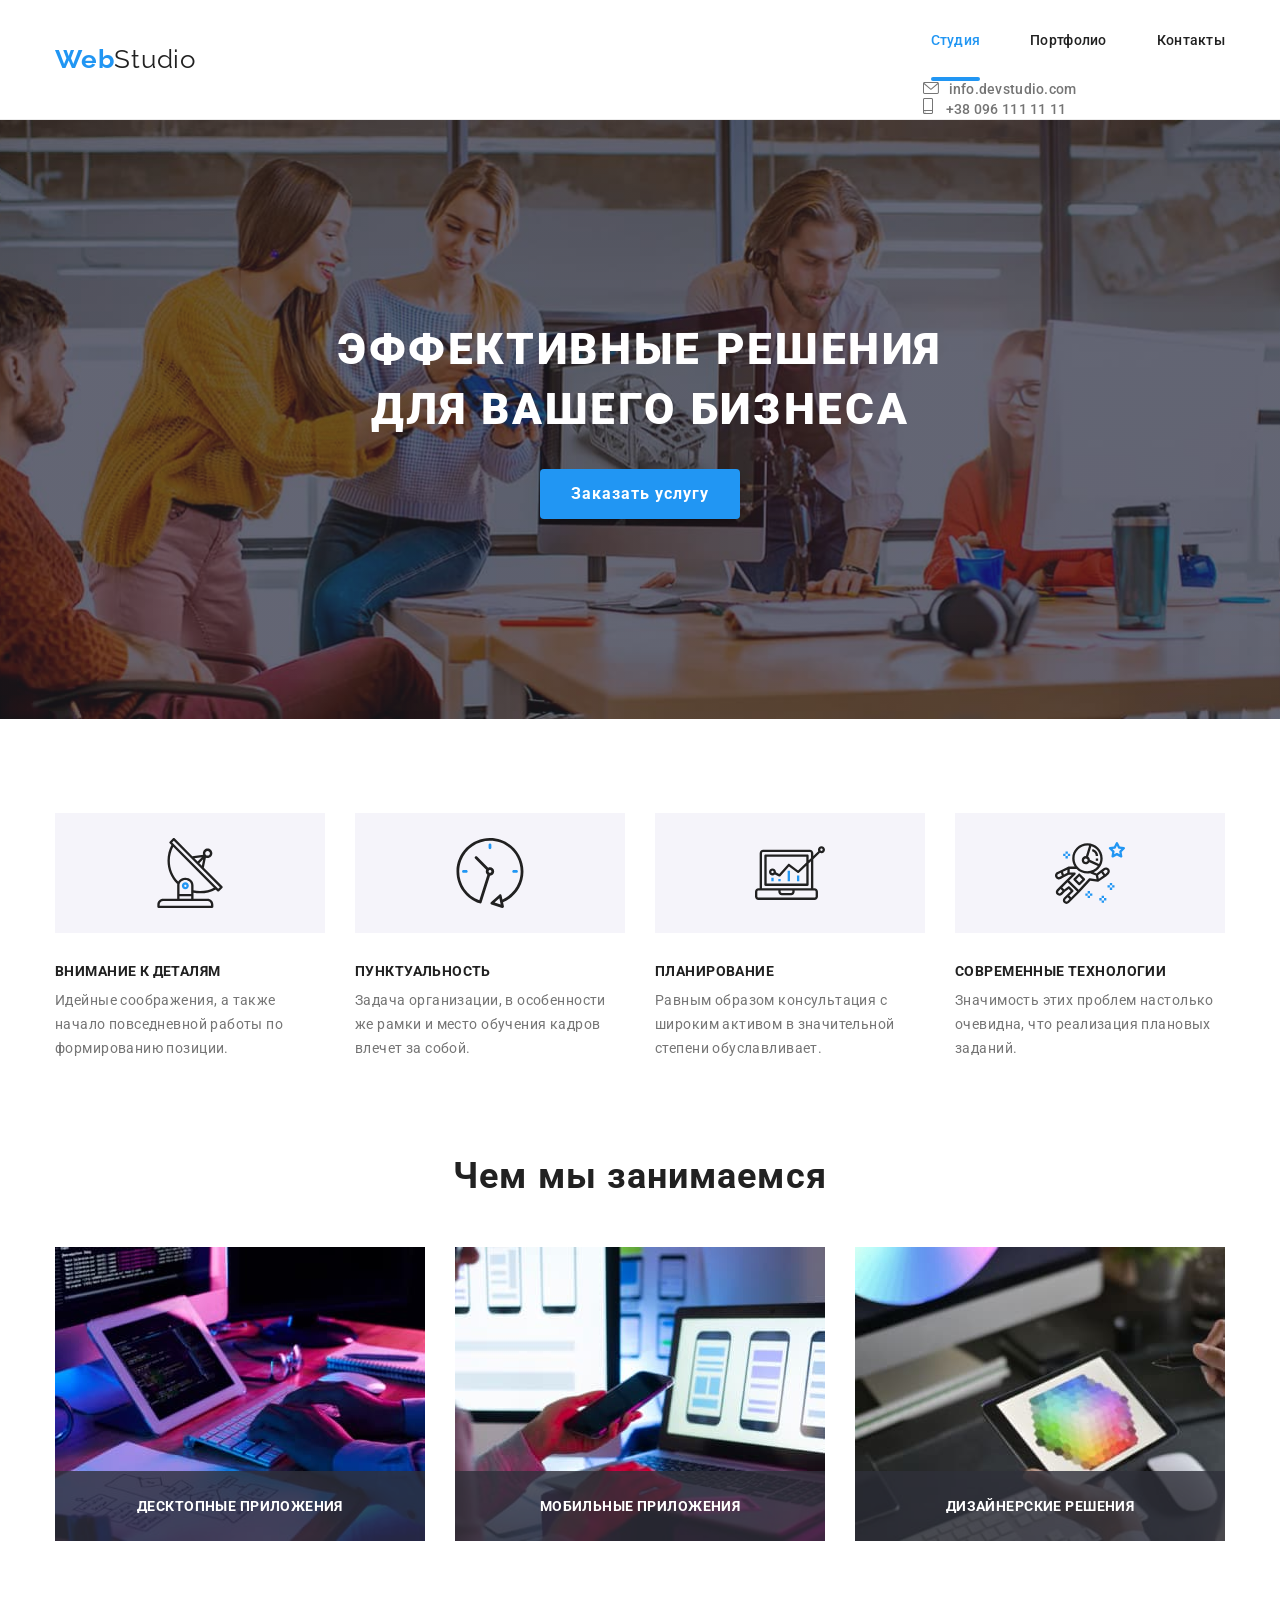
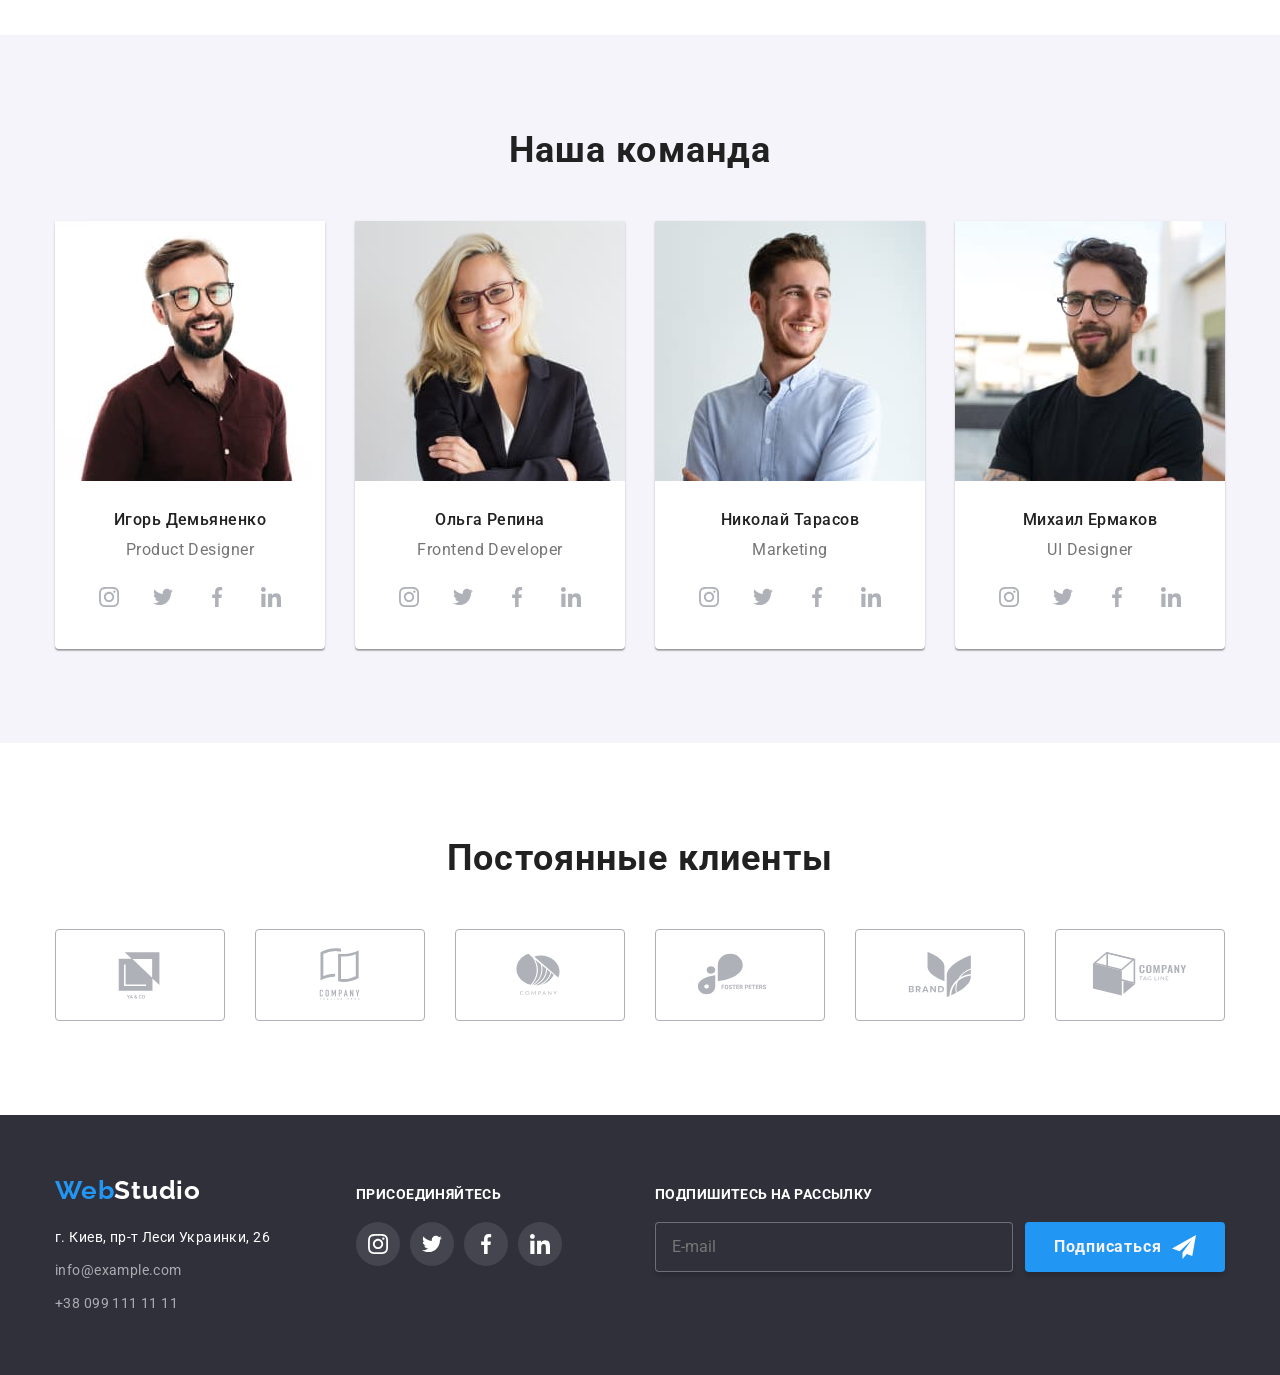
==== commit 714053a6: "25.03.14:00" ====
--- a/index.html
+++ b/index.html
@@ -98,17 +98,35 @@
     </section>
 
     <!--Секция 3-->
-    <section class="section section__work">
+    <section class="section section__work block">
         <div class="container">
         <h2 class="section__title">Чем мы занимаемся</h2>
         <ul class="work">
-        <li class="work__item"><img src="images/img-1.jpg" alt="программирование" width="370">
+        <li class="work__item">
+        <picture>
+                <source srcset="./images/work/work-1-1x.jpg 1x,
+                           ./images/work/work-1-2x.jpg 2x
+                            " media="(min-width: 1200px)" />
+                <img class="team__img" src="./images/work/work-1-1x.jpg" alt="программирование">
+        </picture> 
         <p class="work__text">Десктопные приложения</p>
         </li>
-        <li class="work__item"><img src="images/img-2.jpg" alt="дизайн и разработка приложений" width="370">
+        <li class="work__item">
+            <picture>
+            <source srcset="./images/work/work-2-1x.jpg 1x,
+                            ./images/work/work-2-2x.jpg 2x
+                            " media="(min-width: 1200px)" />
+            <img class="team__img" src="./images/work/work-2-1x.jpg" alt="дизайн и разработка приложений">
+            </picture>
         <p class="work__text">Мобильные приложения</p>
         </li>
-        <li class="work__item"><img src="images/img-3.jpg" alt="веб дизайн" width="370">
+        <li class="work__item">
+            <picture>
+                <source srcset="./images/work/work-3-1x.jpg 1x,
+                            ./images/work/work-3-2x.jpg 2x
+                            " media="(min-width: 1200px)" />
+                <img class="team__img" src="./images/work/work-3-1x.jpg" alt="веб-дизайн">
+            </picture>
         <p class="work__text">Дизайнерские решения</p>
         </li>
         </ul>
@@ -134,9 +152,9 @@
                 <source srcset="./images/portrait/port-mob-1x.jpg 1x,
                                 ./images/portrait/port-mob-2x.jpg 2x
                                 " media="(min-width: 320px)" />
-                            
-            </picture>
-            <!-- <img class="team__img" src="./images/portrait/port-mob-1x.jpg" alt="сотрудник 1"> -->
+             <img class="team__img" src="./images/portrait/port-mob-1x.jpg" alt="сотрудник 1">                
+            </picture>
+           
             
             <div class="team__block">
             <h3 class="team__title">Игорь Демьяненко</h3>
@@ -165,9 +183,9 @@
                 <source srcset="./images/portrait/port-mob-2-1x.jpg 1x,
                                             ./images/portrait/port-mob-2-2x.jpg 2x
                                             " media="(min-width: 320px)" />
+            <img class="team__img" src="images/portrait/port-mob-2-1x.jpg" alt="сотрудник 2">
+            </picture>
             
-            </picture>
-            <img class="team__img" src="images/portrait/port-mob-2-1x.jpg" alt="сотрудник 2">
             <div class="team__block">
             <h3 class="team__title">Ольга Репина</h3>
             <p class="team__description">Frontend Developer</p>
@@ -192,7 +210,20 @@
             </div>
         </li> 
         <li class="team__item">
-            <img class="team__img" src="images/photo-3.jpg" alt="сотрудник 3" width="270">
+            <picture>
+                <source srcset="./images/portrait/port-desk-3-1x.jpg 1x,
+                            ./images/portrait/port-desk-3-2x.jpg 2x
+                            " media="(min-width: 1200px)" />
+                <source srcset="./images/portrait/port-tabl-3-1x.jpg 1x,
+                                            ./images/portrait/port-tabl-3-2x.jpg 2x
+                                            " media="(min-width: 768px)" />
+                <source srcset="./images/portrait/port-mob-3-1x.jpg 1x,
+                                            ./images/portrait/port-mob-3-2x.jpg 2x
+                                            " media="(min-width: 320px)" />
+            <img class="team__img" src="/images/portrait/port-mob-3-1x.jpg" alt="сотрудник 3">
+            </picture>
+
+            
             <div class="team__block">
             <h3 class="team__title">Николай Тарасов</h3>
             <p class="team__description">Marketing</p>
@@ -217,7 +248,19 @@
             </div>
         </li>
         <li class="team__item">
-            <img class="team__img" src="images/photo-4.jpg" alt="сотрудник 4" width="270">
+            <picture>
+                <source srcset="./images/portrait/port-desk-4-1x.jpg 1x,
+                            ./images/portrait/port-desk-4-2x.jpg 2x
+                            " media="(min-width: 1200px)" />
+                <source srcset="./images/portrait/port-tabl-4-1x.jpg 1x,
+                                            ./images/portrait/port-tabl-4-2x.jpg 2x
+                                            " media="(min-width: 768px)" />
+                <source srcset="./images/portrait/port-mob-4-1x.jpg 1x,
+                                            ./images/portrait/port-mob-4-2x.jpg 2x
+                                            " media="(min-width: 320px)" />
+             <img class="team__img" src="/images/portrait/port-mob-4-1x.jpg" alt="сотрудник 4">
+            </picture>
+           
             <div class="team__block">
             <h3 class="team__title">Михаил Ермаков</h3>
             <p class="team__description">UI Designer</p>
--- a/css/main.css
+++ b/css/main.css
@@ -434,6 +434,12 @@
 
 .section__work {
   padding-top: 0;
+}
+
+@media screen and (max-width: 1199px) {
+  .section__work {
+    display: none;
+  }
 }
 
 .work {
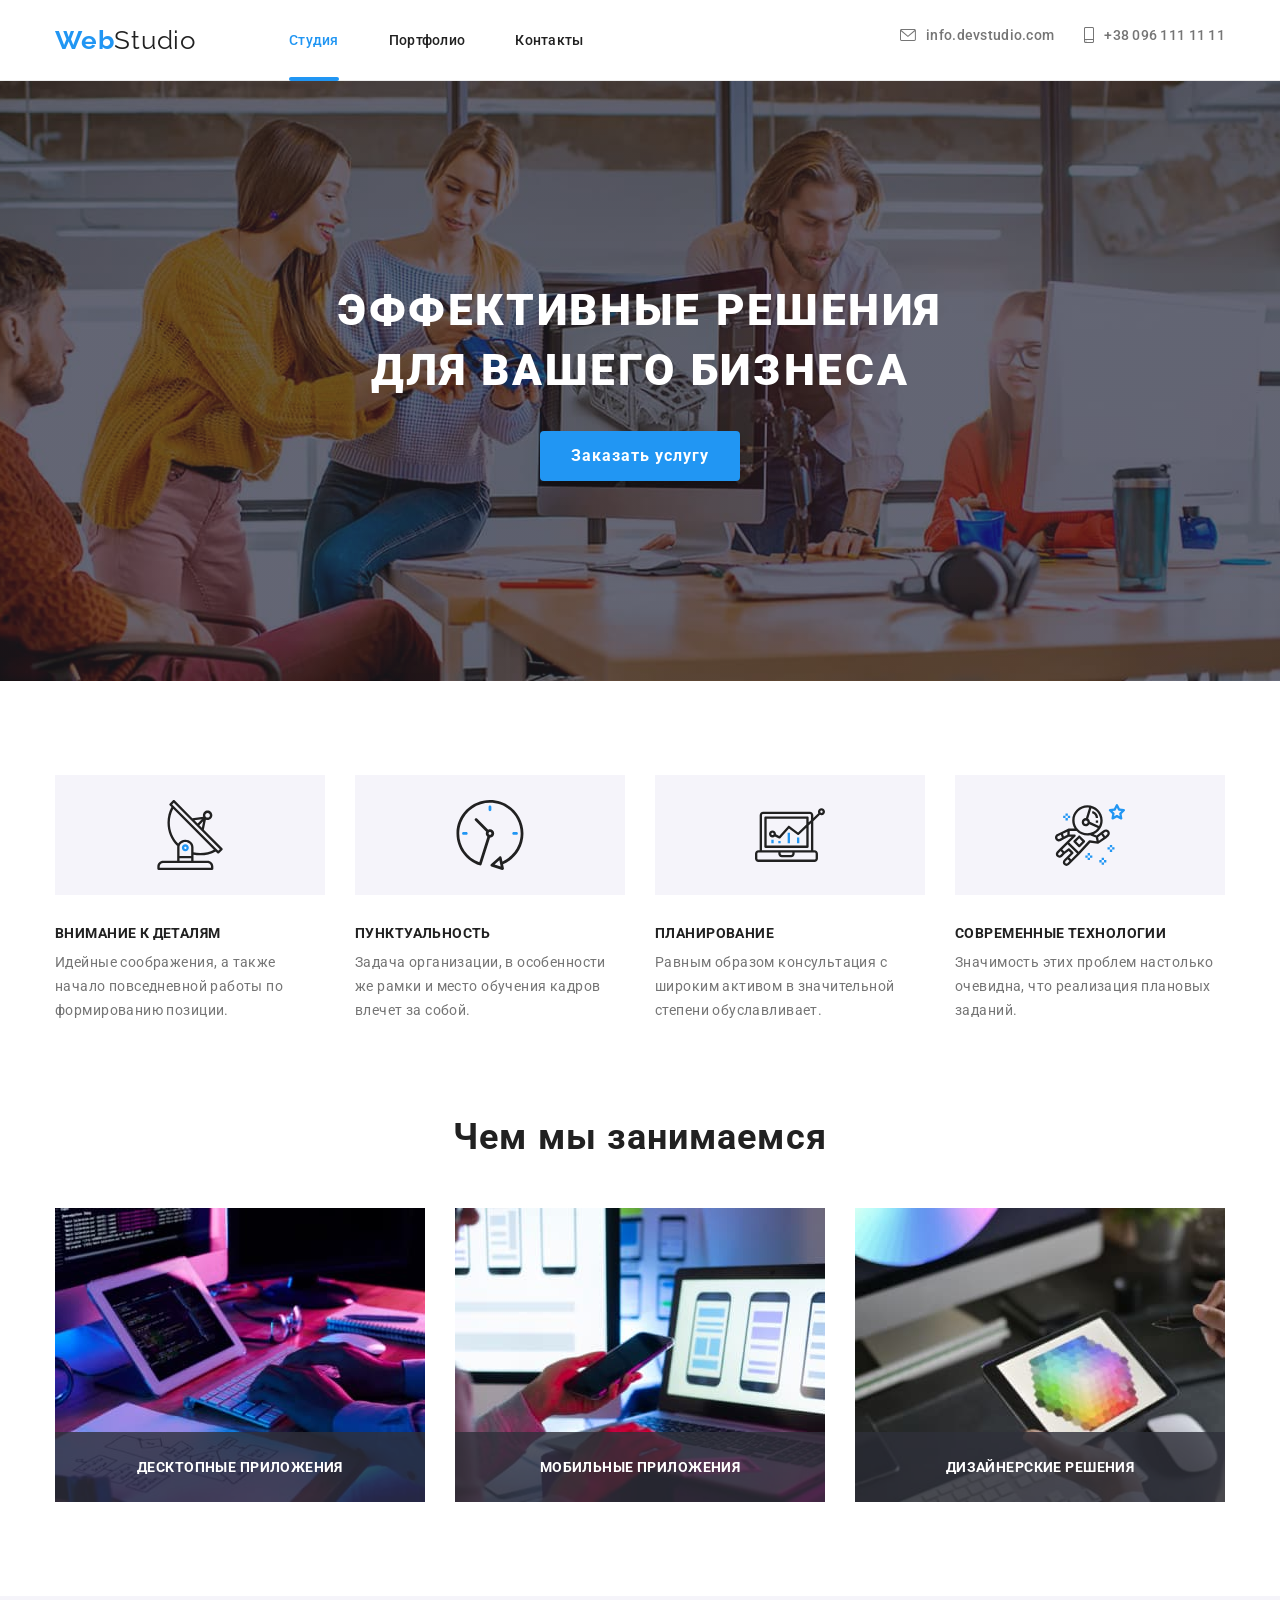
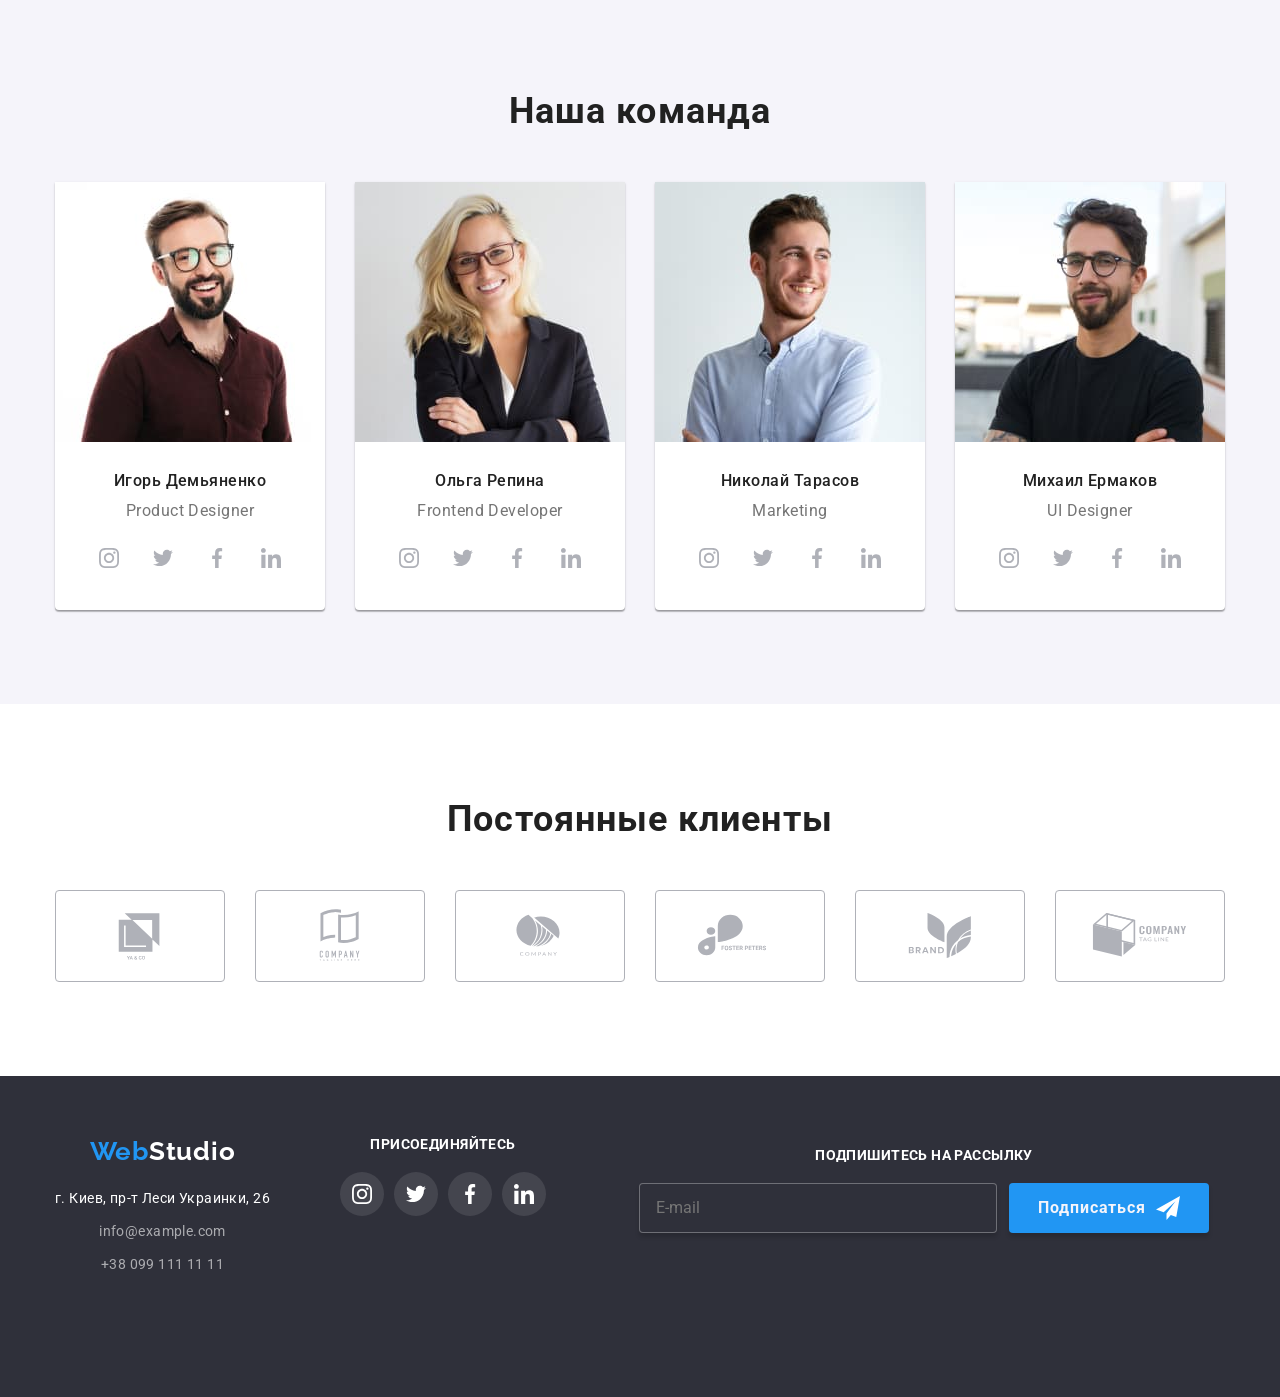
==== commit 0fc06324: "dzzz" ====
--- a/index.html
+++ b/index.html
@@ -19,25 +19,15 @@
     <!--Шапка-->
 <header class="header block">
     <div class="container header__container">
-    <a class="logo" href="index.html"><span class="logo__part">Web</span>Studio</a>
-    
-    <button type="button" class="header__button is-open" 
-    aria-expanded="false" data-menu-button>
-        <svg width="40" height="40" aria-label="Переключатель мобильного меню">
-            <use class="icon-cross" href="./images/icons.svg#icon-cross"></use>
-            <use class="icon-menu"  href="./images/icons.svg#icon-menu"></use>
-        </svg>
-        </button>
-    <div class="mobile-menu" data-menu>
     <nav class="header-nav">
+        <a class="logo" href="index.html" ><span class="logo__part">Web</span>Studio</a>
     
     <ul class="site-nav">
         <li class="site-nav__item"><a href="index.html" class="site-nav__link site-nav__link--current">Студия</a></li>
         <li class="site-nav__item"><a href="portfolio.html" class="site-nav__link">Портфолио</a></li>
         <li class="site-nav__item"><a href="" class="site-nav__link">Контакты</a></li>
     </ul>
-    
-    <div>
+    </nav>
     <ul class="auth-nav">
         <li class="auth-nav__item">
         <a class="auth-nav__link" href="mailto:info.devstudio.com"><svg class="auth-nav__icon" width="16px" height="12px">
@@ -46,17 +36,65 @@
         <li class="auth-nav__item">
         <a class="auth-nav__link" href="tel:+380961111111"><svg class="auth-nav__icon" width="10px" height="16px">
         <use href="./images/icons.svg#icon-smartphone"></use></svg> <span>+38 096 111 11 11</span></a></li>
+    </ul>
+        
+    <button type="button" class="menu-btn" data-menu-button>
+            <svg width="40" height="40" aria-expanded="false" aria-controls="mobile-menu" aria-label="Переключатель мобильного меню">
+                <use class="menu-btn__icon-menu" href="./images/icons.svg#icon-menu"></use>
+                <use class="menu-btn__icon-close" href="./images/icons.svg#icon-close"></use>
+            </svg>
+        </button>
+    </div>
+    
+    <div class="mobile-menu" id="mobile-menu" data-menu> 
+        <div class="container">
+            <div class="mobile-menu-top">
+    
+        <ul class="mobile-nav">
+            <li class="mobile-nav__item"><a href="index.html" class="mobile-nav__link mobile-nav__link--current" >Студия</a></li>
+            <li class="mobile-nav__item"><a href="portfolio.html" class="mobile-nav__link">Портфолио</a></li>
+            <li class="mobile-nav__item"><a href="" class="mobile-nav__link">Контакты</a></li>
         </ul>
-    <ul class="messenger-nav">
+        </div>
+        <div class="mob-menu-bottom">
+        
+        <ul class="mobile-contacts">
+            <li class="mobile-contacts__item">
+                <a class="mobile-contacts__link" href="tel:+380961111111">+38 096 111 11 11</a>
+            </li>
+            <li class="mobile-contacts__item">
+                <a class="mobile-contacts__link" href="mailto:info.devstudio.com">info.devstudio.com</a>
+            </li>
+            </ul>
+            
+
+        <ul class="mobile-socials">
+                <li class="mobile-socials__item"><a class="mobile-socials__link" href="">Instagram</a></li>
+                <li class="mobile-socials__item"><a class="mobile-socials__link" href="">Twitter</a></li>
+                <li class="mobile-socials__item"><a class="mobile-socials__link" href="">Facebook</a></li>
+                <li class="mobile-socials__item"><a class="mobile-socials__link" href="">Linkedin</a></li>
+            </ul>
+            </div>
+            </div>
+    </div>
+</header>
+    
+    <!-- <button type="button" class="header__button is-open" 
+    aria-expanded="false" data-menu-button>
+        <svg width="40" height="40" aria-label="Переключатель мобильного меню">
+            <use class="icon-menu"  href="./images/icons.svg#icon-menu"></use>
+            <use class="icon-cross" href="./images/icons.svg#icon-cross"></use>
+            
+        </svg>
+        </button> -->
+    <!-- <div class="mobile-menu" data-menu> -->
+    <!-- <ul class="messenger-nav">
         <li><a href="">Instagram</a></li>
         <li><a href="">Twitter</a></li>
         <li><a href="">Facebook</a></li>
         <li><a href="">Linkedin</a></li>
-    </ul>
-    </div>
-    </div>
-    </div>
-</header>
+    </ul> -->
+    <!-- </div> -->
    
     <!--Секция 1--> 
     <main>    
@@ -323,6 +361,7 @@
     <!--Футер-->
 <footer class="footer block">
     <div class="container footer-container">
+    <div class="footer__tablet">
     <div class="contacts">
     <a class="footer-logo" href="index.html"><span class="logo__part">Web</span>Studio</a>
     <address class="address">
@@ -354,6 +393,7 @@
                 </svg></a></li>
     </ul>
     </div>
+    </div>
         <div class="email">
         <p class="email__title">Подпишитесь на рассылку</p>
         <form class="email__form">
--- a/css/main.css
+++ b/css/main.css
@@ -82,20 +82,17 @@
 }
 
 .header {
-  position: relative;
   border-bottom: 1px solid #ececec;
 }
 
 .header__container {
   display: flex;
-  justify-content: space-between;
   align-items: center;
 }
 
-@media screen and (min-width: 1200px) {
+@media screen and (min-width: 768px) {
   .header__container {
-    display: flex;
-    align-items: center;
+    height: 80px;
   }
 }
 
@@ -108,58 +105,27 @@
   letter-spacing: 0.03em;
 }
 
-.header__button {
-  display: inline-flex;
-  margin: 0;
-  padding: 0;
-  border: 0;
-  background-color: transparent;
-}
-
-@media screen and (min-width: 768px) {
-  .header__button {
-    display: none;
-  }
-}
-
-.header__button .icon-cross {
-  display: none;
-}
-
-.header__button.is-open .icon-cross {
-  display: block;
-}
-
-.header__button.is-open .icon-menu {
-  display: none;
+.header-nav {
+  display: flex;
+  align-items: center;
 }
 
 .site-nav__link {
   display: block;
-  font-size: 40px;
-  line-height: calc(47 / 40);
+  position: relative;
+  padding-top: 32px;
+  padding-bottom: 32px;
+  text-decoration: none;
   color: var(--primary-text-color);
   font-weight: 500;
+  font-size: 14px;
+  line-height: calc(16 / 14);
   letter-spacing: 0.02em;
-}
-
-@media screen and (min-width: 768px) {
-  .site-nav__link {
-    display: block;
-    position: relative;
-    padding-top: 32px;
-    padding-bottom: 32px;
-    text-decoration: none;
-    color: var(--primary-text-color);
-    font-weight: 500;
-    font-size: 14px;
-    line-height: calc(16 / 14);
-    letter-spacing: 0.02em;
-    transition: color 250ms cubic-bezier(0.4, 0, 0.2, 1);
-  }
-  .site-nav__link:hover, .site-nav__link:focus {
-    color: var(--accent-color);
-  }
+  transition: color 250ms cubic-bezier(0.4, 0, 0.2, 1);
+}
+
+.site-nav__link:hover, .site-nav__link:focus {
+  color: var(--accent-color);
 }
 
 .site-nav__link--current {
@@ -177,17 +143,21 @@
   border-radius: 2px;
 }
 
+.site-nav {
+  display: none;
+}
+
 @media screen and (min-width: 768px) {
   .site-nav {
     display: flex;
-    align-items: center;
+    margin-left: 88px;
   }
 }
 
 @media screen and (min-width: 1200px) {
   .site-nav {
     display: flex;
-    margin-left: 92px;
+    margin-left: 93px;
   }
 }
 
@@ -195,26 +165,68 @@
   margin-right: 50px;
 }
 
+.auth-nav {
+  display: none;
+}
+
 @media screen and (min-width: 768px) {
   .auth-nav {
     margin-left: 84px;
-  }
-}
-
-.auth-nav__link {
-  padding-top: 32px;
-  padding-bottom: 32px;
-  text-decoration: none;
-  color: var(--secondary-text-color);
-  font-weight: 500;
-  font-size: 14px;
-  line-height: calc(16 / 14);
-  letter-spacing: 0.02em;
-  transition: color 250ms cubic-bezier(0.4, 0, 0.2, 1);
-}
-
-.auth-nav__link:hover, .auth-nav__link:focus {
-  color: var(--accent-color);
+    display: flex;
+    flex-wrap: wrap;
+  }
+}
+
+@media screen and (min-width: 1200px) {
+  .auth-nav {
+    display: flex;
+    margin-left: auto;
+  }
+}
+
+@media screen and (min-width: 768px) {
+  .auth-nav__item:not(:last-child):not(:last-child) {
+    margin-bottom: 10px;
+  }
+}
+
+@media screen and (min-width: 1200px) {
+  .auth-nav__item:not(:last-child) {
+    margin-right: 30px;
+  }
+}
+
+@media screen and (min-width: 768px) {
+  .auth-nav__link {
+    display: flex;
+    justify-content: center;
+    align-items: center;
+    text-decoration: none;
+    color: var(--secondary-text-color);
+    font-weight: 500;
+    font-size: 14px;
+    line-height: calc(16 / 14);
+  }
+}
+
+@media screen and (min-width: 1200px) {
+  .auth-nav__link {
+    display: flex;
+    justify-content: center;
+    align-items: center;
+    padding-top: 32px;
+    padding-bottom: 32px;
+    text-decoration: none;
+    color: var(--secondary-text-color);
+    font-weight: 500;
+    font-size: 14px;
+    line-height: calc(16 / 14);
+    letter-spacing: 0.02em;
+    transition: color 250ms cubic-bezier(0.4, 0, 0.2, 1);
+  }
+  .auth-nav__link:hover, .auth-nav__link:focus {
+    color: var(--accent-color);
+  }
 }
 
 .auth-nav__icon {
@@ -222,10 +234,144 @@
   fill: currentColor;
 }
 
-@media screen and (min-width: 768px) {
-  .messenger-nav {
+@media screen and (max-width: 767px) {
+  .mobile-menu {
+    position: fixed;
+    z-index: 1;
+    background-color: #ffffff;
+    width: 100%;
+    height: 100%;
+    top: 0;
+    left: 0;
+    padding-top: 48px;
+    padding-left: 40px;
+    padding-bottom: 48px;
+    transform: translateX(100%);
+    transition: transform 250ms linear;
+  }
+  .mobile-menu.is-open {
+    transform: translateX(0);
+  }
+  .mobile-menu .container {
+    height: 100%;
+    display: flex;
+    flex-direction: column;
+    justify-content: space-between;
+  }
+}
+
+@media screen and (min-width: 768px) {
+  .mobile-menu {
     display: none;
   }
+}
+
+.menu-btn {
+  display: inline-flex;
+  margin-left: auto;
+  padding: 0;
+  border: none;
+  background-color: transparent;
+  z-index: 3;
+}
+
+@media screen and (min-width: 768px) {
+  .menu-btn {
+    display: none;
+  }
+}
+
+.menu-btn .menu-btn__icon-close {
+  display: none;
+}
+
+.menu-btn.is-open .menu-btn__icon-close {
+  display: block;
+}
+
+.menu-btn.is-open .menu-btn__icon-menu {
+  display: none;
+}
+
+.menu-btn .menu-btn__icon-close {
+  position: absolute;
+  top: 10px;
+  right: 15px;
+}
+
+.menu-btn .menu-btn__icon-close:hover,
+.menu-btn .menu-btn__icon-close :focus {
+  fill: var(--accent-color);
+}
+
+.mobile-nav__item:not(:last-child) {
+  margin-bottom: 32px;
+}
+
+.mobile-nav__link {
+  text-decoration: none;
+  font-weight: 500;
+  font-size: 40px;
+  line-height: calc(47 / 40);
+  letter-spacing: 0.02em;
+  color: #212121;
+}
+
+.mobile-nav__link:hover, .mobile-nav__link:focus {
+  color: var(--accent-color);
+}
+
+.mobile-nav__link--current {
+  color: var(--accent-color);
+}
+
+.mobile-contacts__item {
+  margin-bottom: 64px;
+}
+
+.mobile-contacts__item:not(:last-child) {
+  margin-bottom: 32px;
+}
+
+.mobile-contacts__link {
+  text-decoration: none;
+  color: var(--secondary-text-color);
+  font-weight: 500px;
+  font-size: 34px;
+  line-height: calc(40 / 34);
+  letter-spacing: 0.02em;
+  transition: color 250ms cubic-bezier(0.4, 0, 0.2, 1);
+}
+
+.mobile-contacts__link:hover, .mobile-contacts__link:focus {
+  color: var(--accent-color);
+}
+
+.mobile-contacts__link:active {
+  color: var(--accent-color);
+}
+
+.mobile-socials {
+  display: flex;
+  font-weight: 500;
+  font-size: 18px;
+  line-height: 1.22;
+  letter-spacing: 0.02em;
+  color: #2196f3;
+}
+
+.mobile-socials__item:not(:last-child)::after {
+  content: "";
+  margin-right: 10px;
+  margin-left: 10px;
+  width: 22px;
+  border: 1px solid rgba(33, 33, 33, 0.2);
+  transform: rotate(90deg);
+}
+
+.mobile-socials__link {
+  text-decoration: none;
+  color: var(--accent-color);
 }
 
 .logo__part {
@@ -236,29 +382,6 @@
   line-height: calc(31 / 26);
   letter-spacing: 0.03em;
   color: var(--accent-color);
-}
-
-@media screen and (max-width: 767px) {
-  .mobile-menu {
-    position: fixed;
-    top: 0;
-    left: 0;
-    flex-direction: column;
-    justify-content: space-between;
-    width: 100%;
-    height: 100%;
-    background-color: #fff;
-    transform: translateX(100%);
-    transition: transform 250ms linear;
-    padding: 48px 40px;
-  }
-}
-
-@media screen and (min-width: 768px) {
-  .mobile-menu {
-    display: flex;
-    align-items: center;
-  }
 }
 
 .section {
@@ -756,8 +879,14 @@
 }
 
 .footer-container {
-  display: flex;
-  align-items: baseline;
+  text-align: center;
+}
+
+@media screen and (min-width: 1200px) {
+  .footer-container {
+    display: flex;
+    align-items: baseline;
+  }
 }
 
 .footer-logo {
@@ -773,12 +902,26 @@
   margin-bottom: 20px;
 }
 
+@media (max-width: 1199px), (min-width: 768px) {
+  .footer__tablet {
+    display: flex;
+    justify-content: space-between;
+  }
+}
+
 .contacts {
   flex-grow: 1;
+  margin-bottom: 60px;
 }
 
 .join {
-  margin-left: 70px;
+  margin-bottom: 60px;
+}
+
+@media screen and (min-width: 1200px) {
+  .join {
+    margin-left: 70px;
+  }
 }
 
 .address {
@@ -861,8 +1004,14 @@
 }
 
 .email {
-  margin-left: 93px;
-  width: 570px;
+  text-align: center;
+}
+
+@media screen and (min-width: 1200px) {
+  .email {
+    margin-left: 93px;
+    width: 570px;
+  }
 }
 
 .email__title {
@@ -876,6 +1025,7 @@
 }
 
 .email__input {
+  margin-bottom: 20px;
   width: 358px;
   height: 50px;
   border: 1px solid rgba(255, 255, 255, 0.3);
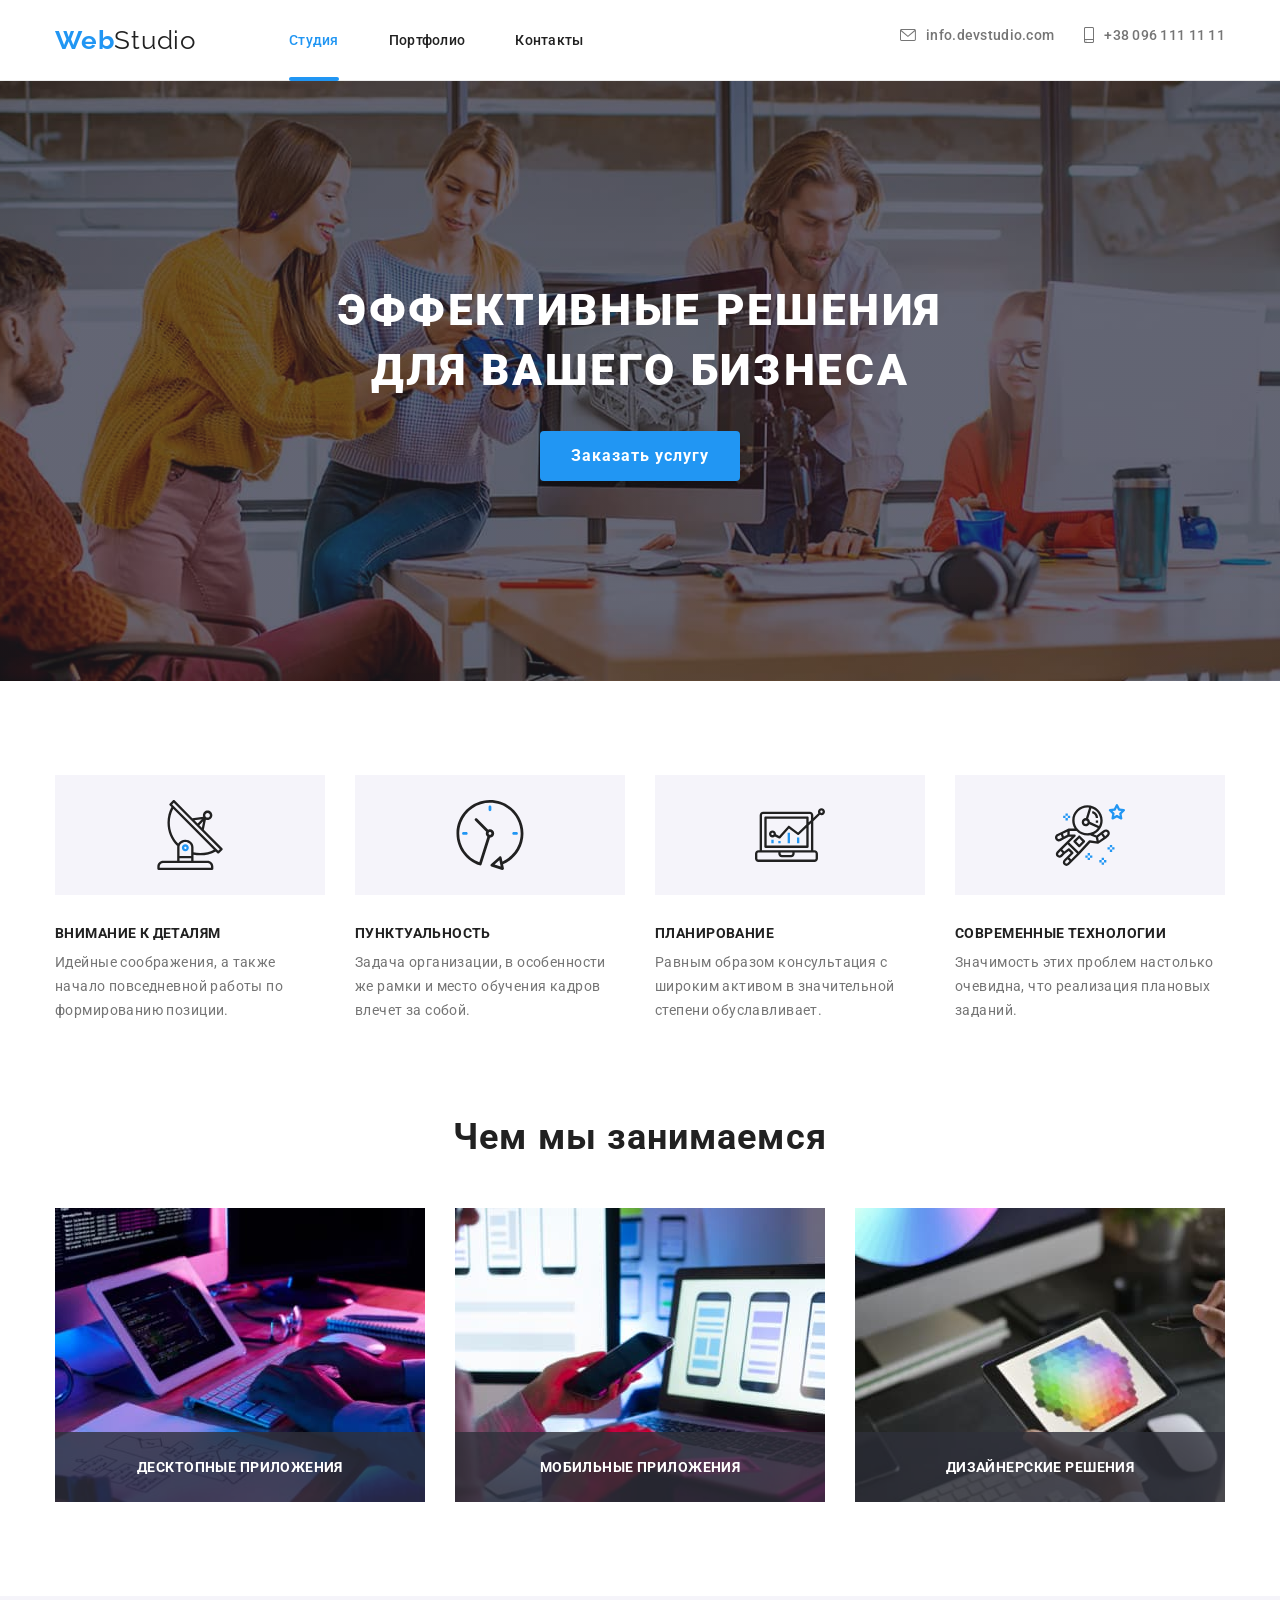
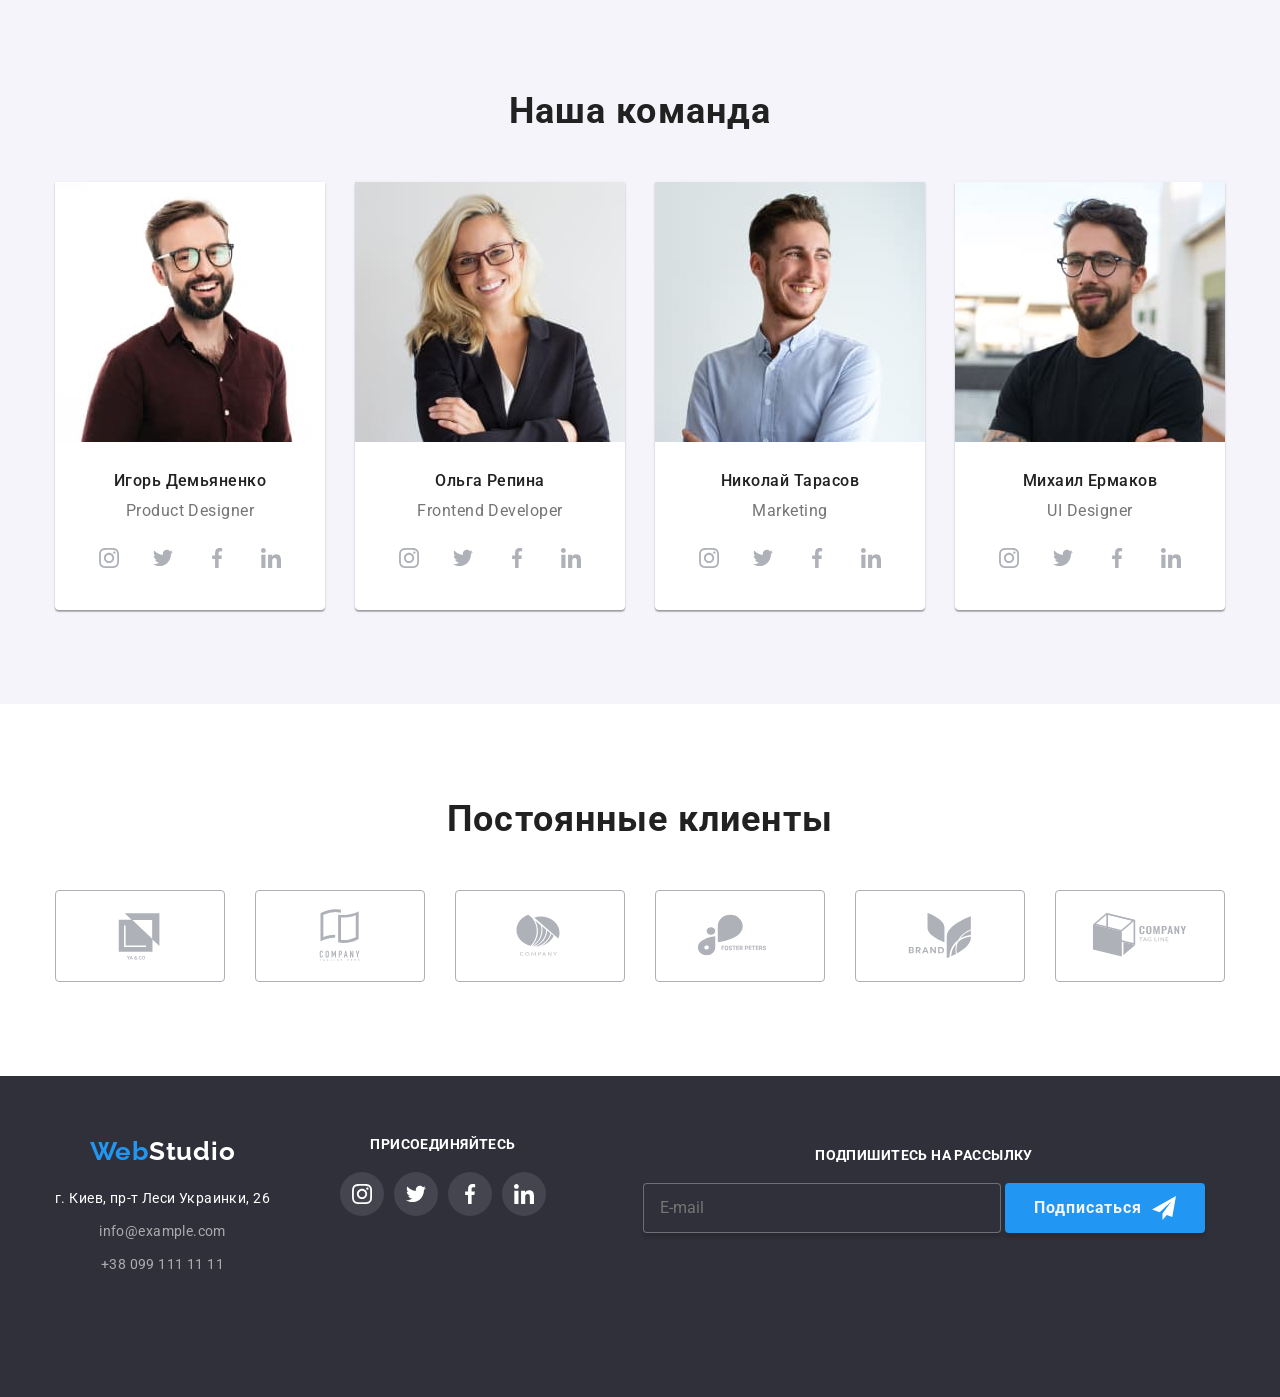
==== commit 91795b82: "changes" ====
--- a/index.html
+++ b/index.html
@@ -17,7 +17,7 @@
 
 <body>
     <!--Шапка-->
-<header class="header block">
+<header class="header">
     <div class="container header__container">
     <nav class="header-nav">
         <a class="logo" href="index.html" ><span class="logo__part">Web</span>Studio</a>
@@ -79,26 +79,11 @@
     </div>
 </header>
     
-    <!-- <button type="button" class="header__button is-open" 
-    aria-expanded="false" data-menu-button>
-        <svg width="40" height="40" aria-label="Переключатель мобильного меню">
-            <use class="icon-menu"  href="./images/icons.svg#icon-menu"></use>
-            <use class="icon-cross" href="./images/icons.svg#icon-cross"></use>
-            
-        </svg>
-        </button> -->
-    <!-- <div class="mobile-menu" data-menu> -->
-    <!-- <ul class="messenger-nav">
-        <li><a href="">Instagram</a></li>
-        <li><a href="">Twitter</a></li>
-        <li><a href="">Facebook</a></li>
-        <li><a href="">Linkedin</a></li>
-    </ul> -->
-    <!-- </div> -->
+
    
     <!--Секция 1--> 
     <main>    
-    <section class="hero block">
+    <section class="hero">
         <div class="container">
             <h1 class="hero__title">Эффективные решения для вашего бизнеса</h1>
             <button type="button" class="hero__button button" data-modal-open block>Заказать услугу</button>
@@ -107,7 +92,7 @@
 
     
     <!--Секция 2-->
-    <section class="section block">
+    <section class="section">
         <div class="container">
         <h1 class="visually-hidden">Наши преимущества</h1>
         <ul class="features">
@@ -136,7 +121,7 @@
     </section>
 
     <!--Секция 3-->
-    <section class="section section__work block">
+    <section class="section section__work">
         <div class="container">
         <h2 class="section__title">Чем мы занимаемся</h2>
         <ul class="work">
@@ -172,7 +157,7 @@
     </section>
 
     <!--Секция 4-->
-    <section class="section section__other-background block">
+    <section class="section section__other-background">
         <div class="container">
         <h2 class="section__title">Наша команда</h2>
         <ul class="team">
@@ -326,7 +311,7 @@
         </div>
     </section>
 
-    <section class="section block">
+    <section class="section">
         <div class="container">
             <h2 class="section__title">Постоянные клиенты</h2>
             <ul class="clients">
@@ -359,7 +344,7 @@
         </section>
     </main>
     <!--Футер-->
-<footer class="footer block">
+<footer class="footer">
     <div class="container footer-container">
     <div class="footer__tablet">
     <div class="contacts">
@@ -405,7 +390,7 @@
         </form>
     </div>
 </div>
-
+</footer>
 
 <div class="backdrop is-hidden" data-modal>
     <div class="modal">
@@ -457,7 +442,6 @@
         </form>
     </div>
 </div>
-    </footer>
     <script src="./js/modal.js"></script>
     <script src="./js/mobile-menu.js"></script>
 </body>
--- a/css/main.css
+++ b/css/main.css
@@ -12,12 +12,6 @@
   margin: 0;
   padding: 0;
   list-style: none;
-}
-
-header,
-section,
-footer {
-  display: none;
 }
 
 .block {
@@ -882,6 +876,13 @@
   text-align: center;
 }
 
+@media screen and (max-width: 1199px) {
+  .footer-container {
+    padding-left: 76px;
+    padding-right: 89px;
+  }
+}
+
 @media screen and (min-width: 1200px) {
   .footer-container {
     display: flex;
@@ -902,16 +903,12 @@
   margin-bottom: 20px;
 }
 
-@media (max-width: 1199px), (min-width: 768px) {
+@media screen and (min-width: 768px) {
   .footer__tablet {
     display: flex;
     justify-content: space-between;
-  }
-}
-
-.contacts {
-  flex-grow: 1;
-  margin-bottom: 60px;
+    margin-bottom: 60px;
+  }
 }
 
 .join {
@@ -926,6 +923,12 @@
 
 .address {
   display: block;
+}
+
+@media (max-width: 767px) {
+  .address__list {
+    margin-bottom: 60px;
+  }
 }
 
 .address__item:not(:last-child) {
@@ -1054,6 +1057,22 @@
   border: transparent;
 }
 
+@media screen and (min-width: 768px) {
+  .email-button {
+    display: block;
+    margin-left: auto;
+    margin-right: auto;
+  }
+}
+
+@media screen and (min-width: 1200px) {
+  .email-button {
+    display: inline-flex;
+    justify-content: center;
+    align-items: center;
+  }
+}
+
 .email-button__icon {
   margin-left: 10px;
 }
@@ -1067,6 +1086,7 @@
   background-color: rgba(0, 0, 0, 0.2);
   opacity: 1;
   transition: opacity 250ms cubic-bezier(0.4, 0, 0.2, 1);
+  overflow-y: scroll;
 }
 
 .backdrop.is-hidden {
@@ -1080,16 +1100,35 @@
 }
 
 .modal {
+  width: 100%;
   position: absolute;
   top: 50%;
   left: 50%;
-  width: 528px;
+  transform: translate(-50%, -50%);
   height: 581px;
   background: #ffffff;
   box-shadow: 0px 1px 3px rgba(0, 0, 0, 0.12), 0px 1px 1px rgba(0, 0, 0, 0.14), 0px 2px 1px rgba(0, 0, 0, 0.2);
   border-radius: 4px;
   transform: scale(1) translate(-50%, -50%);
   transition: 250ms cubic-bezier(0.4, 0, 0.2, 1);
+}
+
+@media screen and (min-width: 480px) {
+  .modal {
+    width: 450px;
+    top: 50%;
+    left: 50%;
+    transform: translate(-50%, -50%);
+  }
+}
+
+@media screen and (min-width: 1200px) {
+  .modal {
+    width: 528px;
+    top: 50%;
+    left: 50%;
+    transform: translate(-50%, -50%);
+  }
 }
 
 .modal-button {
@@ -1147,9 +1186,9 @@
 }
 
 .modal__input {
+  width: 100%;
   color: #212121;
   display: block;
-  width: 448px;
   height: 40px;
   border: 1px solid rgba(33, 33, 33, 0.2);
   border-radius: 4px;
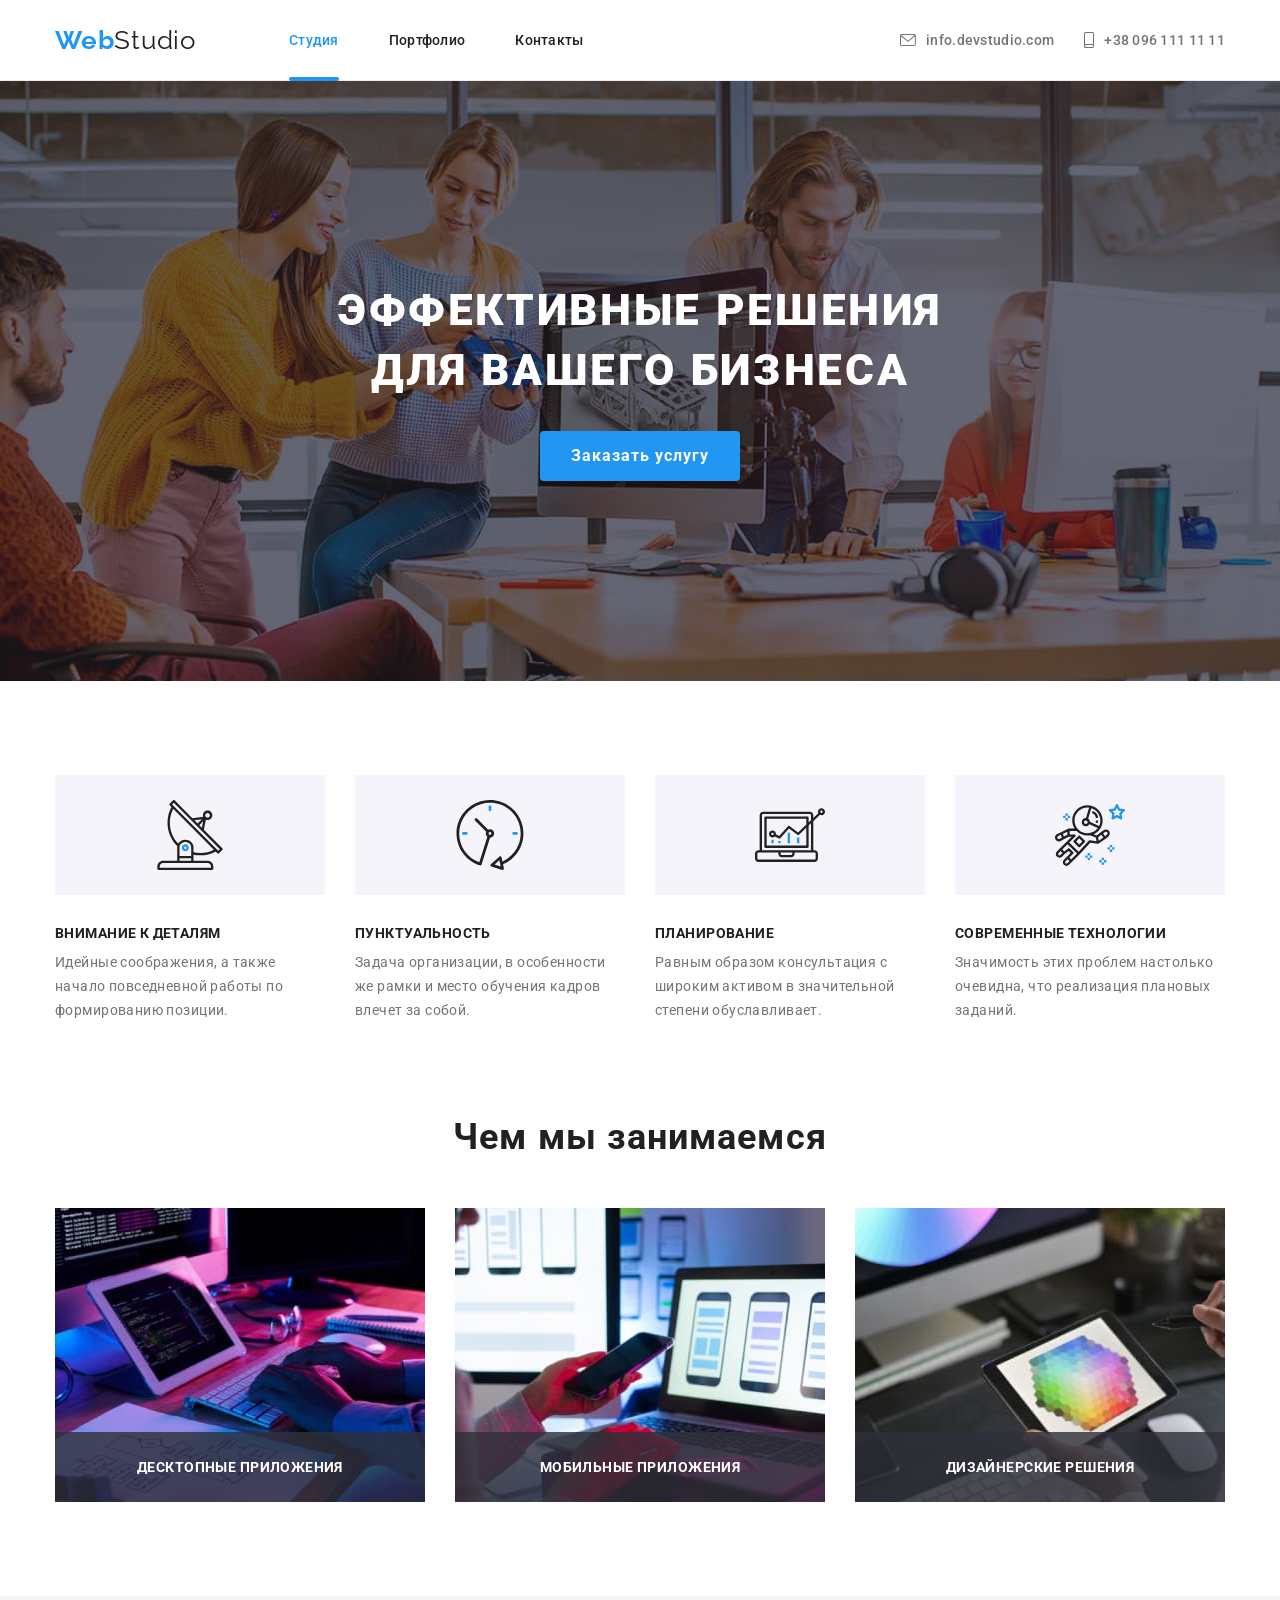
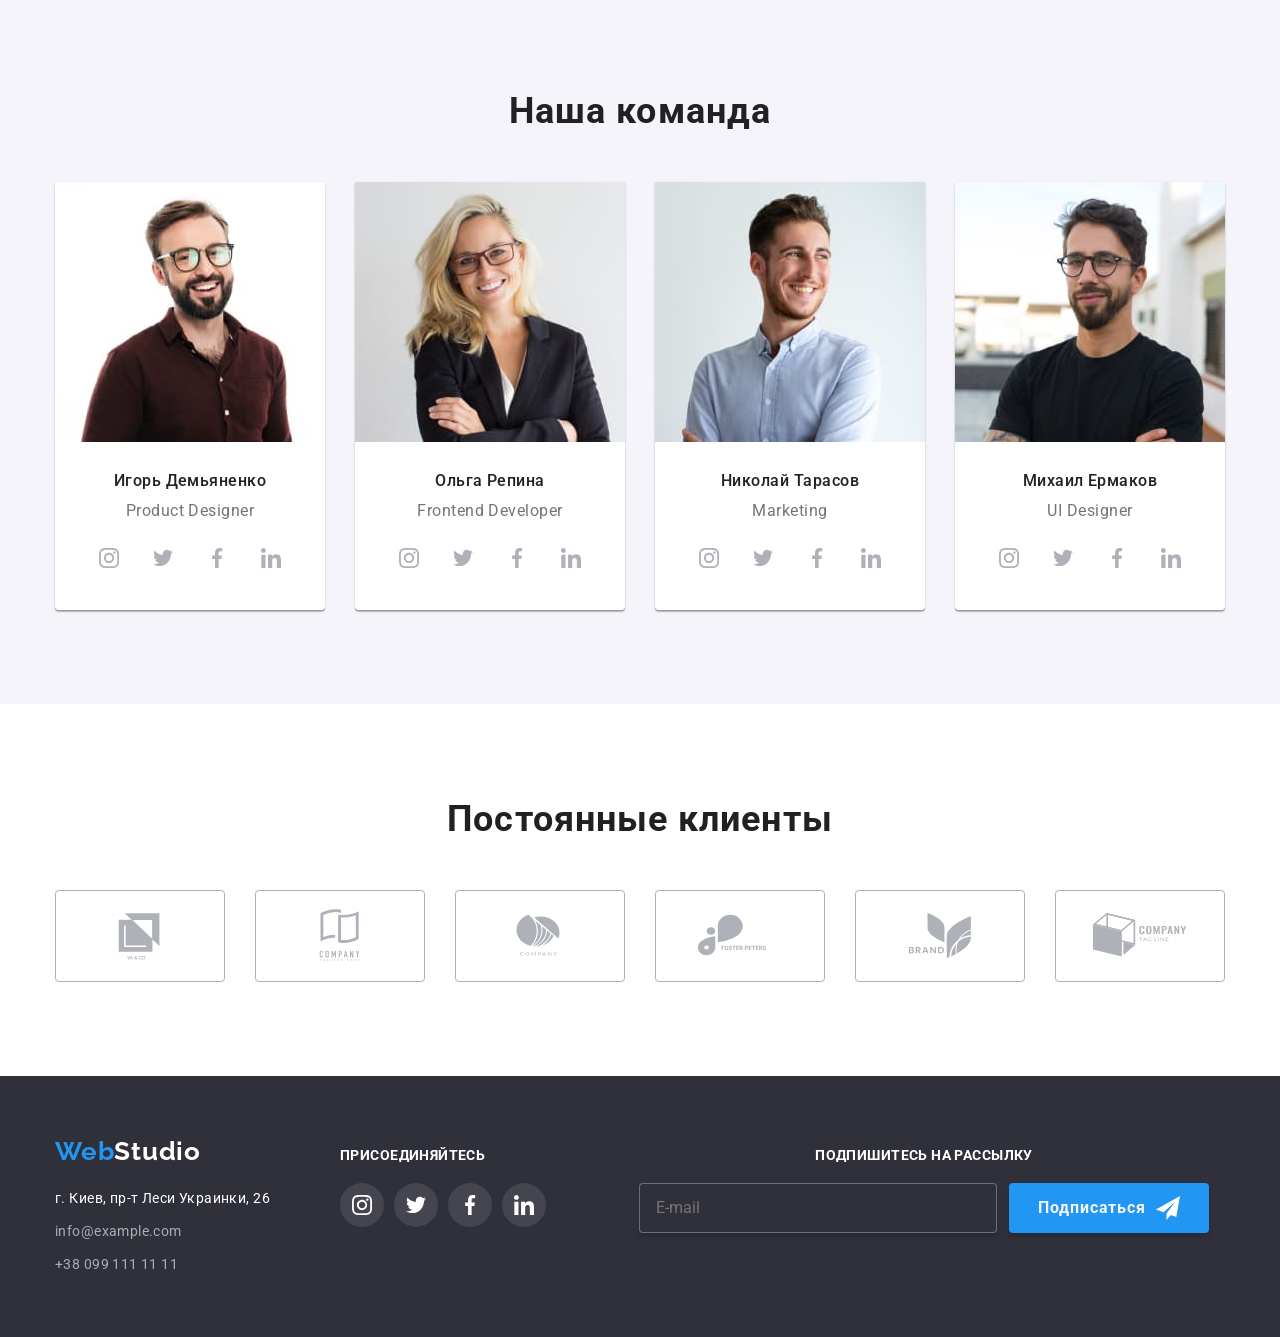
==== commit 58cb0b7c: "Зміни" ====
--- a/index.html
+++ b/index.html
@@ -39,9 +39,9 @@
     </ul>
         
     <button type="button" class="menu-btn" data-menu-button>
-            <svg width="40" height="40" aria-expanded="false" aria-controls="mobile-menu" aria-label="Переключатель мобильного меню">
+            <svg width="40" height="40" role="img" aria-expanded="false" aria-controls="mobile-menu" aria-label="Переключатель мобильного меню">
                 <use class="menu-btn__icon-menu" href="./images/icons.svg#icon-menu"></use>
-                <use class="menu-btn__icon-close" href="./images/icons.svg#icon-close"></use>
+                <use class="menu-btn__icon-close-mob" href="./images/icons.svg#icon-close"></use>
             </svg>
         </button>
     </div>
@@ -86,7 +86,7 @@
     <section class="hero">
         <div class="container">
             <h1 class="hero__title">Эффективные решения для вашего бизнеса</h1>
-            <button type="button" class="hero__button button" data-modal-open block>Заказать услугу</button>
+            <button type="button" class="hero__button button" data-modal-open >Заказать услугу</button>
             </div>
     </section>
 
@@ -432,7 +432,7 @@
            <label class="modal__checkbox-label" for="agree">
                 <input class="modal__checkbox-input" type="checkbox" name="agree" value="agree" id="agree" />
                 <span class="modal__check-icon"></span>
-                <p class="modal__checkbox-text">Соглашаюсь с рассылкой и принимаю <a class="modal__checkbox-link" href="">Условия договора</a> </p>
+                <span class="modal__checkbox-text">Соглашаюсь с рассылкой и принимаю <a class="modal__checkbox-link" href="">Условия договора</a> </span>
             </label>
         </div>
 
--- a/css/main.css
+++ b/css/main.css
@@ -187,6 +187,12 @@
 @media screen and (min-width: 1200px) {
   .auth-nav__item:not(:last-child) {
     margin-right: 30px;
+  }
+}
+
+@media screen and (min-width: 1200px) {
+  .auth-nav__item:not(:last-child):not(:last-child) {
+    margin-bottom: 0;
   }
 }
 
@@ -275,11 +281,11 @@
   }
 }
 
-.menu-btn .menu-btn__icon-close {
+.menu-btn .menu-btn__icon-close-mob {
   display: none;
 }
 
-.menu-btn.is-open .menu-btn__icon-close {
+.menu-btn.is-open .menu-btn__icon-close-mob {
   display: block;
 }
 
@@ -287,14 +293,28 @@
   display: none;
 }
 
-.menu-btn .menu-btn__icon-close {
+.menu-btn .menu-btn__icon-menu {
+  width: 24px;
+  height: 16px;
+  transition: fill 250ms cubic-bezier(0.4, 0, 0.2, 1);
+}
+
+.menu-btn .menu-btn__icon-menu:hover,
+.menu-btn .menu-btn__icon-menu :focus {
+  fill: var(--accent-color);
+}
+
+.menu-btn .menu-btn__icon-close-mob {
+  width: 19px;
+  height: 19px;
   position: absolute;
   top: 10px;
   right: 15px;
-}
-
-.menu-btn .menu-btn__icon-close:hover,
-.menu-btn .menu-btn__icon-close :focus {
+  transition: fill 250ms cubic-bezier(0.4, 0, 0.2, 1);
+}
+
+.menu-btn .menu-btn__icon-close-mob:hover,
+.menu-btn .menu-btn__icon-close-mob :focus {
   fill: var(--accent-color);
 }
 
@@ -309,6 +329,7 @@
   line-height: calc(47 / 40);
   letter-spacing: 0.02em;
   color: #212121;
+  transition: color 250ms cubic-bezier(0.4, 0, 0.2, 1);
 }
 
 .mobile-nav__link:hover, .mobile-nav__link:focus {
@@ -328,9 +349,9 @@
 }
 
 .mobile-contacts__link {
+  font-weight: 500;
   text-decoration: none;
-  color: var(--secondary-text-color);
-  font-weight: 500px;
+  color: #757575;
   font-size: 34px;
   line-height: calc(40 / 34);
   letter-spacing: 0.02em;
@@ -412,41 +433,42 @@
   margin-left: auto;
   padding: 118px 0;
   background-color: var(--footer-color);
-  background-image: linear-gradient(rgba(47, 48, 58, 0.4), rgba(47, 48, 58, 0.4)), url(/images/hero/hero-480-1x.jpg);
+  background-image: linear-gradient(rgba(47, 48, 58, 0.4), rgba(47, 48, 58, 0.4)), url(../images/hero-480-1x.jpg);
   background-repeat: no-repeat;
   background-position: center;
   background-size: cover;
   text-align: center;
 }
 
-@media screen and (min-device-pixel-ratio: 2), screen and (min-resolution: 192dpi), screen and (min-resolution: 2dppx) {
+@media (min-device-pixel-ratio: 2), (min-resolution: 192dpi), (min-resolution: 2dppx) {
   .hero {
-    background-image: linear-gradient(rgba(47, 48, 58, 0.4), rgba(47, 48, 58, 0.4)), url(/images/hero/Hero-480-2x.jpg);
+    background-image: linear-gradient(rgba(47, 48, 58, 0.4), rgba(47, 48, 58, 0.4)), url(../images/hero-480-2x.jpg);
   }
 }
 
 @media screen and (min-width: 768px) {
   .hero {
-    background-image: linear-gradient(rgba(47, 48, 58, 0.4), rgba(47, 48, 58, 0.4)), url(/images/hero/hero-768-1x.jpg);
+    background-image: linear-gradient(rgba(47, 48, 58, 0.4), rgba(47, 48, 58, 0.4)), url(../images/hero-768-1x.jpg);
   }
 }
 
 @media screen and (min-width: 768px) and (min-device-pixel-ratio: 2), screen and (min-width: 768px) and (min-resolution: 192dpi), screen and (min-width: 768px) and (min-resolution: 2dppx) {
   .hero {
-    background-image: linear-gradient(rgba(47, 48, 58, 0.4), rgba(47, 48, 58, 0.4)), url(/images/hero/Hero-768-2x.jpg);
+    background-image: linear-gradient(rgba(47, 48, 58, 0.4), rgba(47, 48, 58, 0.4)), url(../images/hero-768-2x.jpg);
   }
 }
 
 @media screen and (min-width: 1200px) {
   .hero {
     padding: 200px 0;
-    background-image: linear-gradient(rgba(47, 48, 58, 0.4), rgba(47, 48, 58, 0.4)), url(/images/hero/hero-1600-1x.jpg);
+    max-width: 1600px;
+    background-image: linear-gradient(rgba(47, 48, 58, 0.4), rgba(47, 48, 58, 0.4)), url(../images/hero-1600-1x.jpg);
   }
 }
 
 @media screen and (min-width: 1200px) and (min-device-pixel-ratio: 2), screen and (min-width: 1200px) and (min-resolution: 192dpi), screen and (min-width: 1200px) and (min-resolution: 2dppx) {
   .hero {
-    background-image: linear-gradient(rgba(47, 48, 58, 0.4), rgba(47, 48, 58, 0.4)), url(/images/hero/Hero-1600-2x.jpg);
+    background-image: linear-gradient(rgba(47, 48, 58, 0.4), rgba(47, 48, 58, 0.4)), url(../images/hero-1600-2x.jpg);
   }
 }
 
@@ -708,7 +730,7 @@
 
 @media screen and (max-width: 767px) {
   .clients__item:not(:last-child) {
-    margin-bottom: 30px;
+    margin-bottom: 15px;
   }
 }
 
@@ -716,7 +738,6 @@
   display: flex;
   justify-content: center;
   align-items: center;
-  width: 170px;
   height: 92px;
   border: 1px solid #afb1b8;
   box-sizing: border-box;
@@ -742,14 +763,19 @@
 
 @media screen and (min-width: 768px) {
   .filter {
-    margin-bottom: 50px;
+    margin-bottom: 30px;
     display: flex;
     justify-content: center;
   }
 }
 
+@media screen and (min-width: 1200px) {
+  .filter {
+    margin-bottom: 50px;
+  }
+}
+
 .filter__buttons {
-  margin-bottom: 15px;
   padding: 6px 22px;
   font-family: inherit;
   font-weight: 500;
@@ -771,8 +797,22 @@
   box-shadow: 0px 3px 1px rgba(0, 0, 0, 0.1), 0px 1px 2px rgba(0, 0, 0, 0.08), 0px 2px 2px rgba(0, 0, 0, 0.12);
 }
 
+.filter__item {
+  margin-bottom: 15px;
+}
+
+.filter__item:nth-child(n + 4) {
+  margin-bottom: 0;
+}
+
 .filter__item:not(:last-child) {
   margin-right: 8px;
+}
+
+@media screen and (min-width: 768px) {
+  .filter__item {
+    margin-bottom: 0;
+  }
 }
 
 @media screen and (min-width: 768px) {
@@ -903,21 +943,29 @@
   margin-bottom: 20px;
 }
 
+.footer__tablet {
+  margin-bottom: 60px;
+}
+
 @media screen and (min-width: 768px) {
   .footer__tablet {
     display: flex;
+    align-items: baseline;
     justify-content: space-between;
     margin-bottom: 60px;
   }
 }
 
-.join {
-  margin-bottom: 60px;
+@media screen and (min-width: 1200px) {
+  .footer__tablet {
+    margin-bottom: 0;
+  }
 }
 
 @media screen and (min-width: 1200px) {
   .join {
     margin-left: 70px;
+    text-align: left;
   }
 }
 
@@ -926,8 +974,14 @@
 }
 
 @media (max-width: 767px) {
-  .address__list {
+  .contacts {
     margin-bottom: 60px;
+  }
+}
+
+@media (min-width: 768px) {
+  .contacts {
+    text-align: left;
   }
 }
 
@@ -1028,8 +1082,9 @@
 }
 
 .email__input {
+  margin-left: auto;
+  margin-right: auto;
   margin-bottom: 20px;
-  width: 358px;
   height: 50px;
   border: 1px solid rgba(255, 255, 255, 0.3);
   box-shadow: 0px 4px 4px rgba(0, 0, 0, 0.15);
@@ -1037,6 +1092,24 @@
   background-color: #2f303a;
   padding-left: 16px;
   color: rgba(255, 255, 255, 0.6);
+}
+
+@media screen and (max-width: 767px) {
+  .email__input {
+    width: 100%;
+  }
+}
+
+@media screen and (min-width: 768px) {
+  .email__input {
+    width: 450px;
+  }
+}
+
+@media screen and (min-width: 1200px) {
+  .email__input {
+    width: 358px;
+  }
 }
 
 .email-button {
@@ -1059,7 +1132,6 @@
 
 @media screen and (min-width: 768px) {
   .email-button {
-    display: block;
     margin-left: auto;
     margin-right: auto;
   }
@@ -1067,9 +1139,8 @@
 
 @media screen and (min-width: 1200px) {
   .email-button {
+    margin-left: 8px;
     display: inline-flex;
-    justify-content: center;
-    align-items: center;
   }
 }
 
@@ -1078,6 +1149,7 @@
 }
 
 .backdrop {
+  padding: 94px 15px;
   position: fixed;
   top: 0;
   left: 0;
@@ -1087,6 +1159,13 @@
   opacity: 1;
   transition: opacity 250ms cubic-bezier(0.4, 0, 0.2, 1);
   overflow-y: scroll;
+  z-index: 3;
+}
+
+@media screen and (min-width: 768px) {
+  .backdrop {
+    padding: 0;
+  }
 }
 
 .backdrop.is-hidden {
@@ -1100,34 +1179,30 @@
 }
 
 .modal {
-  width: 100%;
-  position: absolute;
-  top: 50%;
-  left: 50%;
-  transform: translate(-50%, -50%);
-  height: 581px;
+  margin-left: auto;
+  margin-right: auto;
+  width: 450px;
+  height: 609px;
   background: #ffffff;
   box-shadow: 0px 1px 3px rgba(0, 0, 0, 0.12), 0px 1px 1px rgba(0, 0, 0, 0.14), 0px 2px 1px rgba(0, 0, 0, 0.2);
   border-radius: 4px;
-  transform: scale(1) translate(-50%, -50%);
-  transition: 250ms cubic-bezier(0.4, 0, 0.2, 1);
-}
-
-@media screen and (min-width: 480px) {
+  transition: transform 250ms cubic-bezier(0.4, 0, 0.2, 1);
+}
+
+@media screen and (min-width: 768px) {
   .modal {
-    width: 450px;
     top: 50%;
     left: 50%;
-    transform: translate(-50%, -50%);
+    max-width: 450px;
+    position: absolute;
+    transform: scale(1) translate(-50%, -50%);
   }
 }
 
 @media screen and (min-width: 1200px) {
   .modal {
-    width: 528px;
-    top: 50%;
-    left: 50%;
-    transform: translate(-50%, -50%);
+    max-width: 528px;
+    height: 581px;
   }
 }
 
@@ -1142,10 +1217,15 @@
   border: transparent;
 }
 
+@media screen and (max-width: 767px) {
+  .modal-button {
+    padding-top: 8px;
+    padding-left: 412px;
+    position: static;
+  }
+}
+
 .modal__icon-close {
-  display: flex;
-  justify-content: center;
-  align-items: center;
   transition: fill 250ms cubic-bezier(0.4, 0, 0.2, 1);
 }
 
